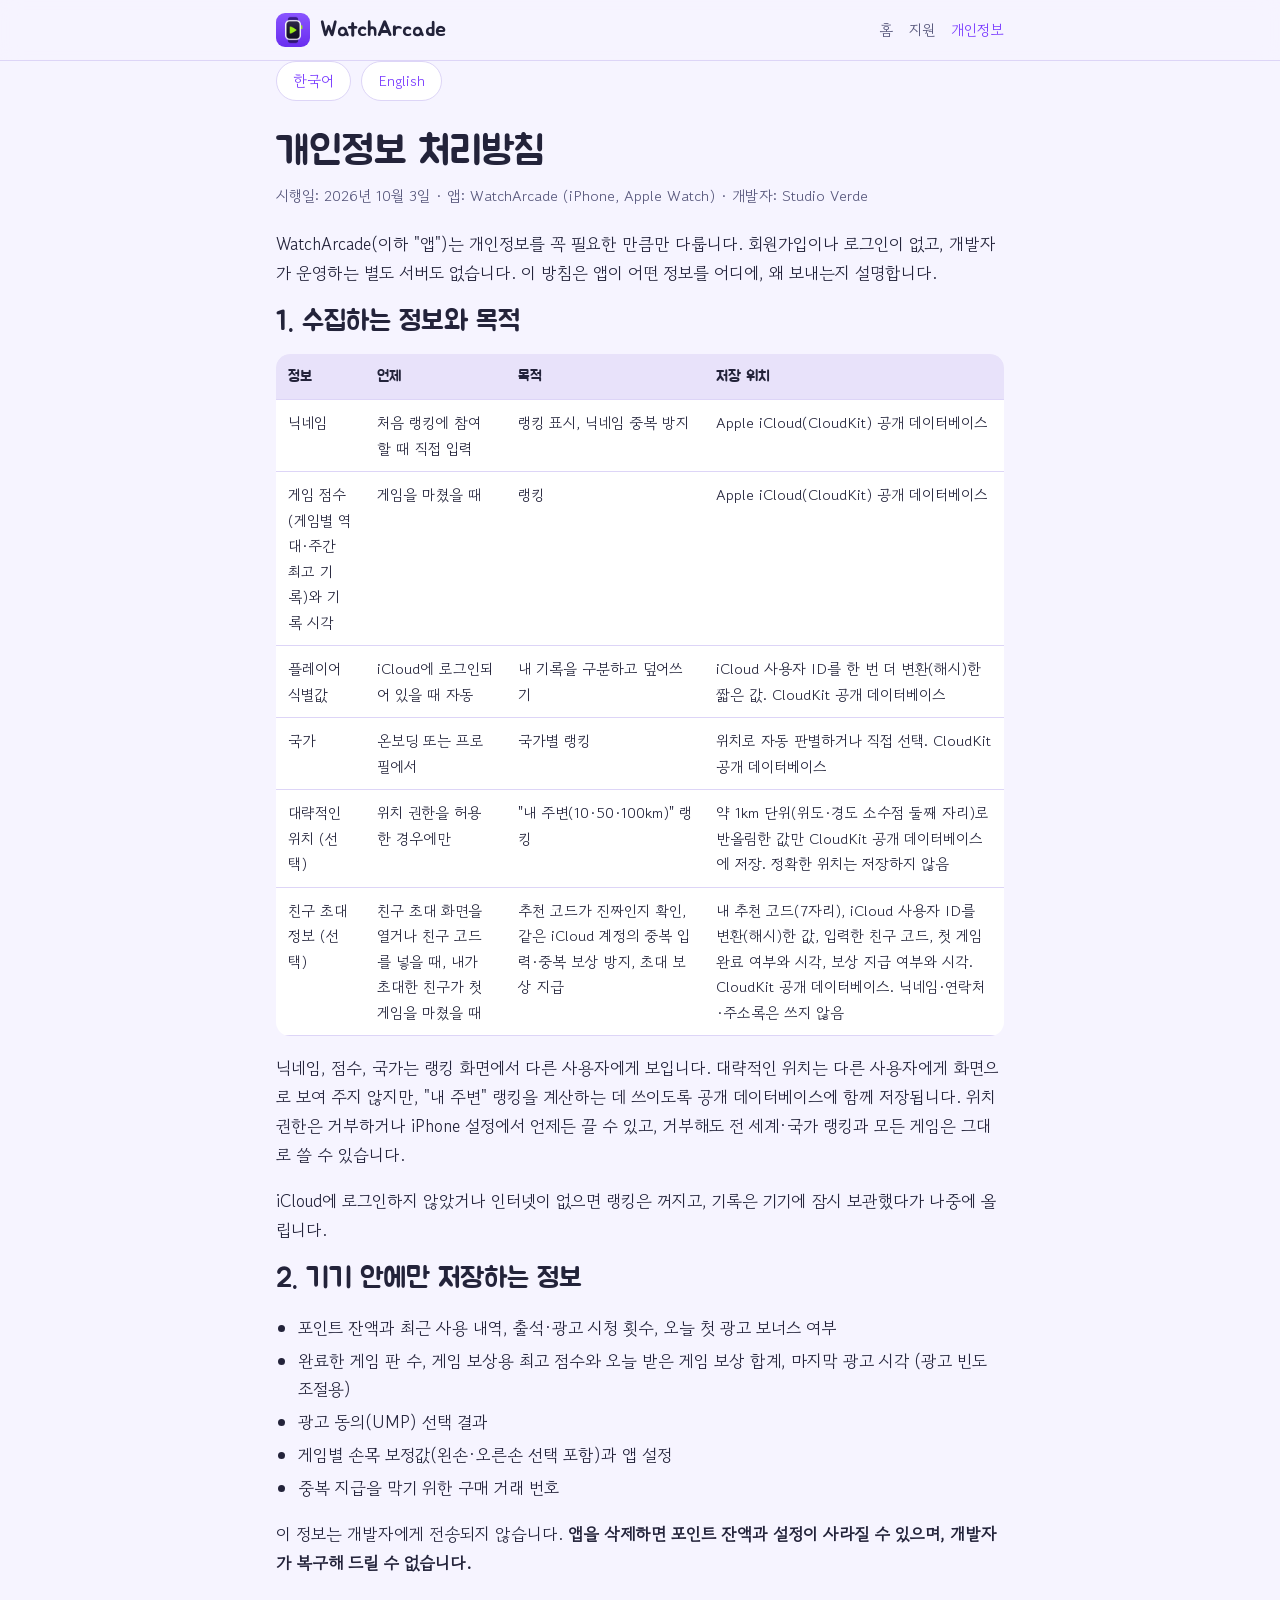
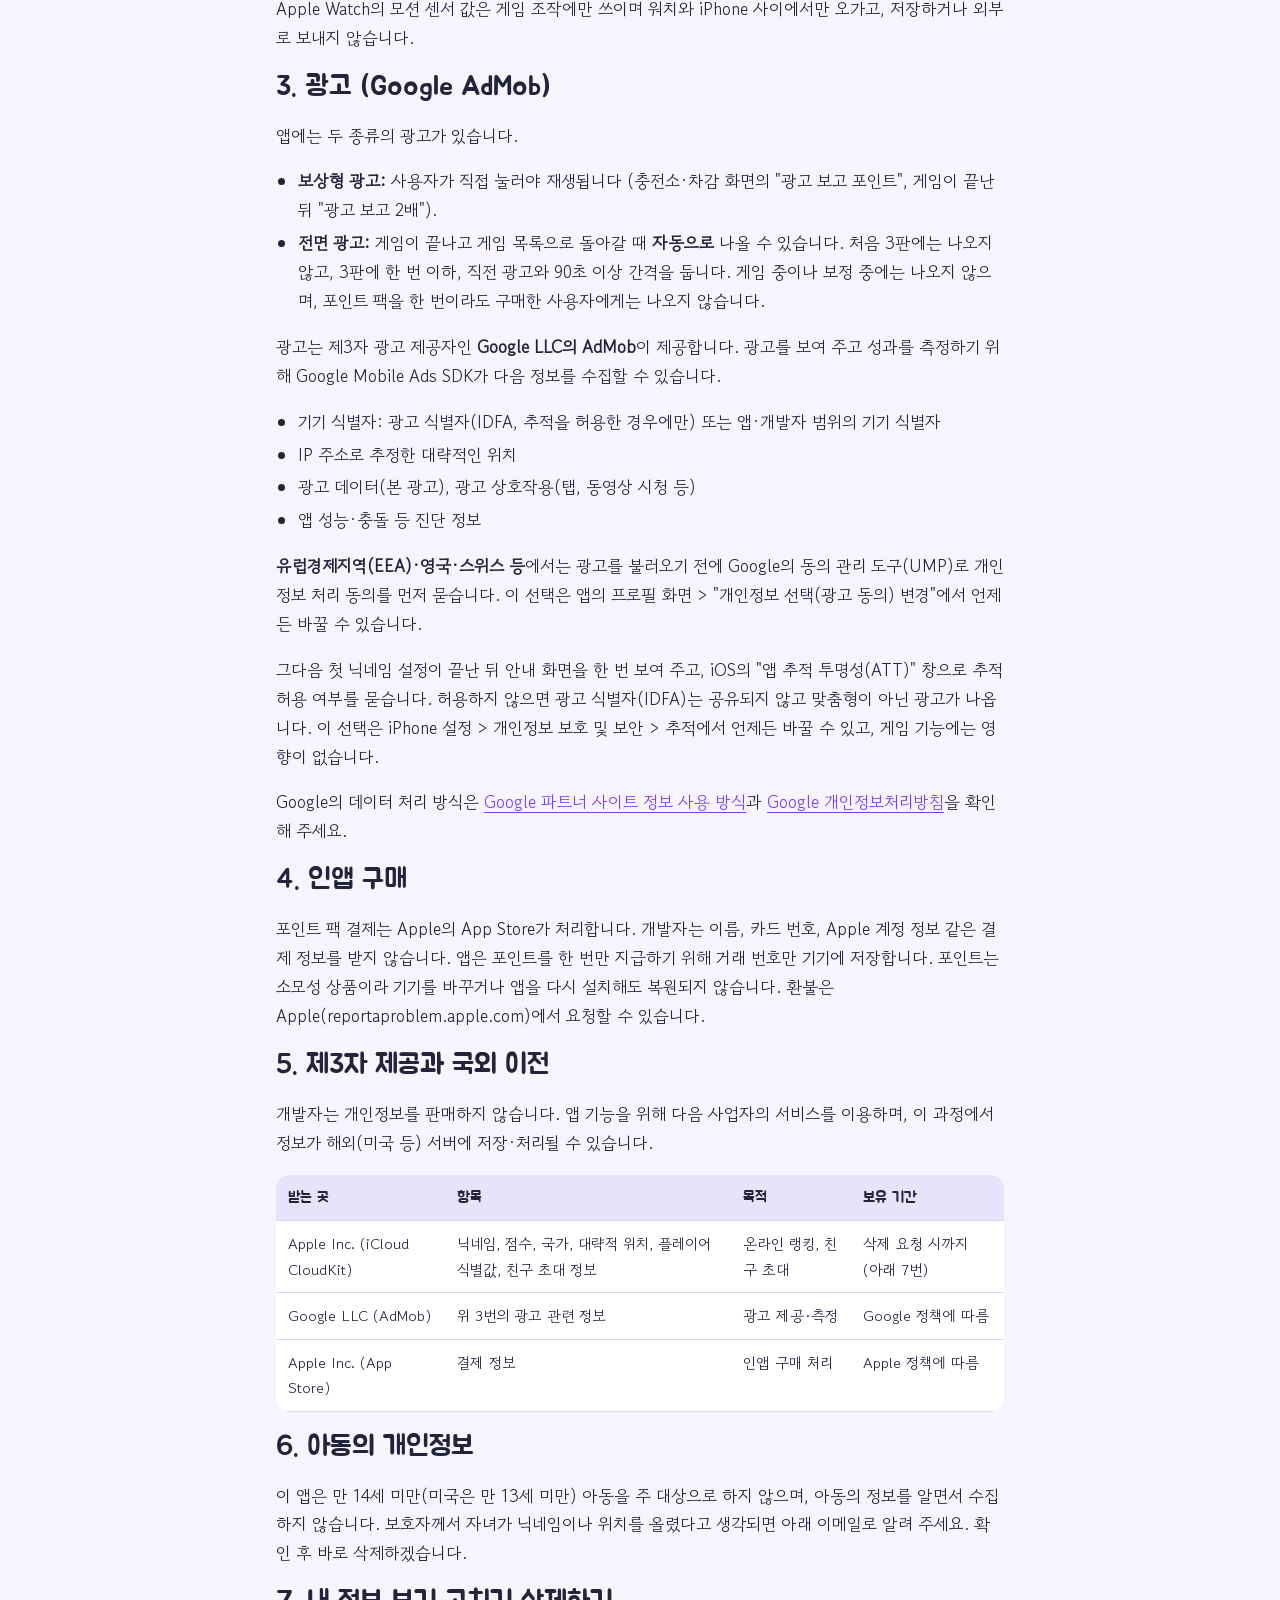
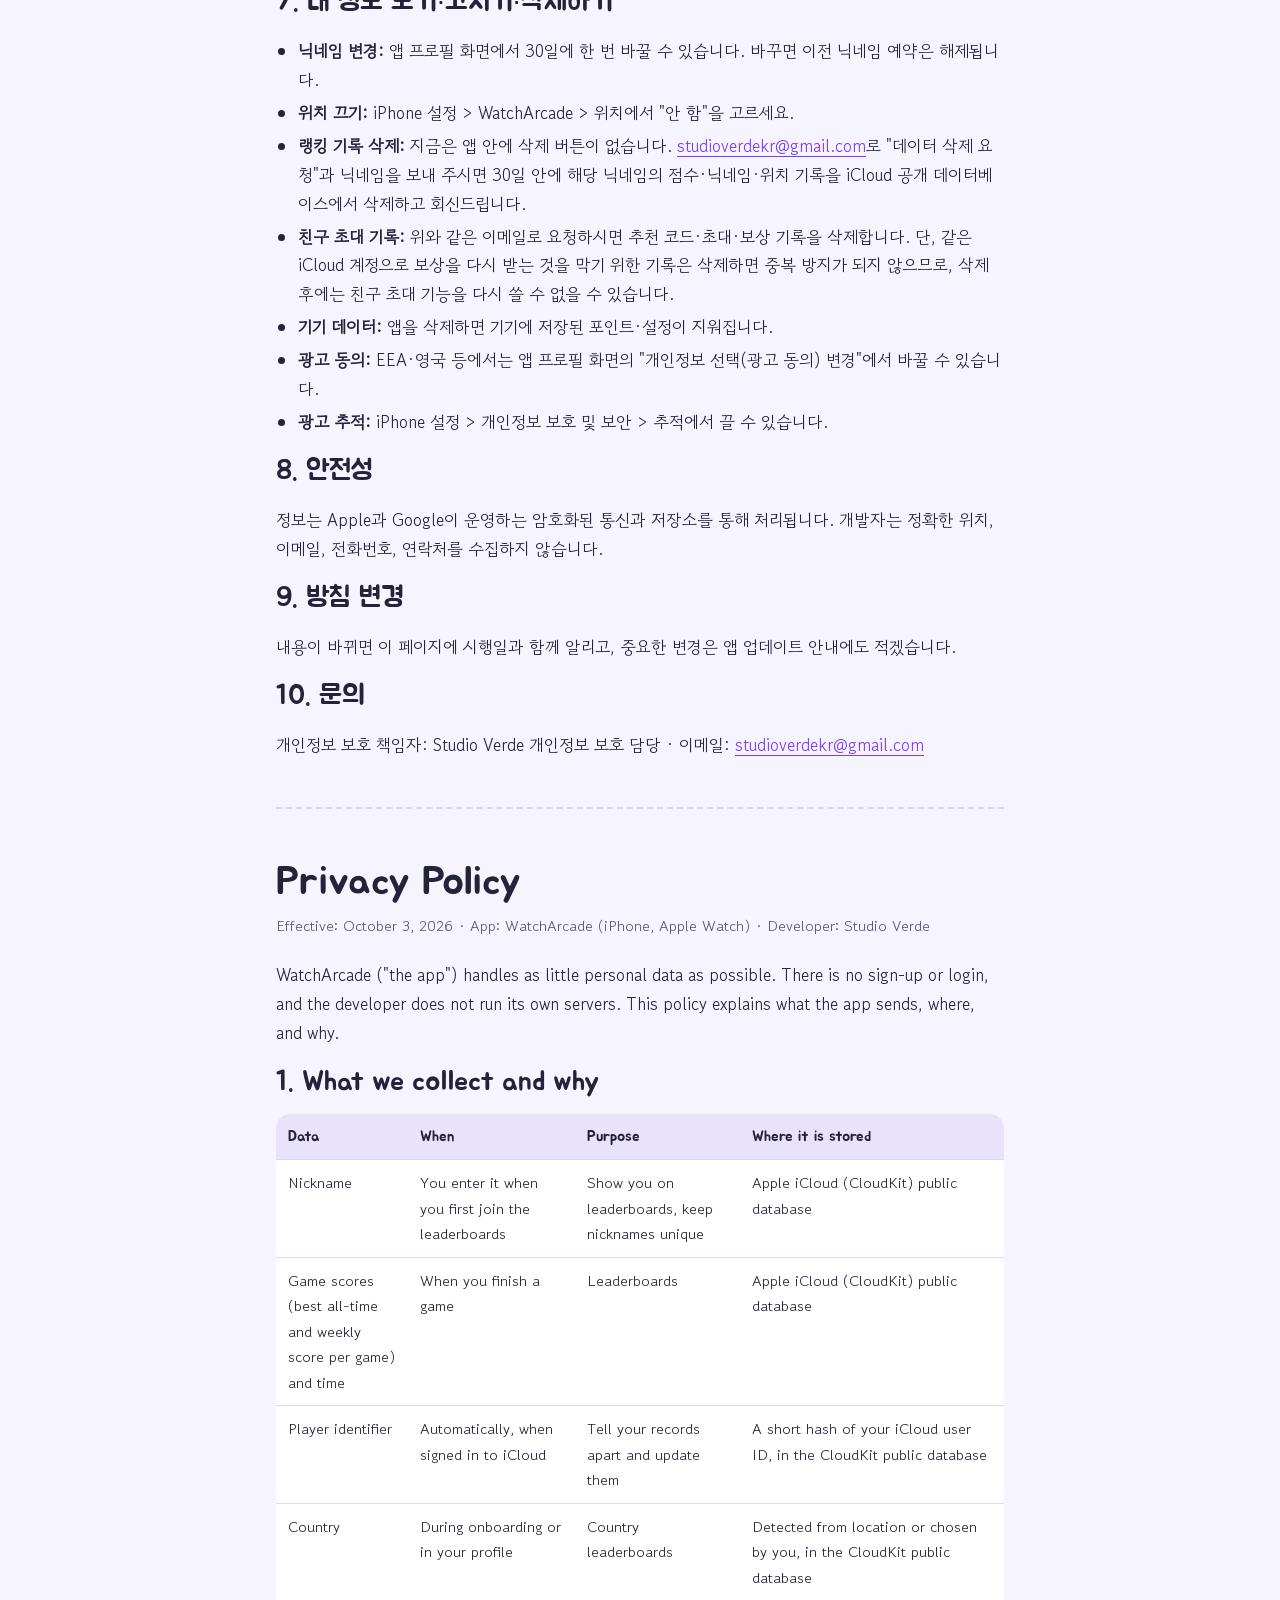
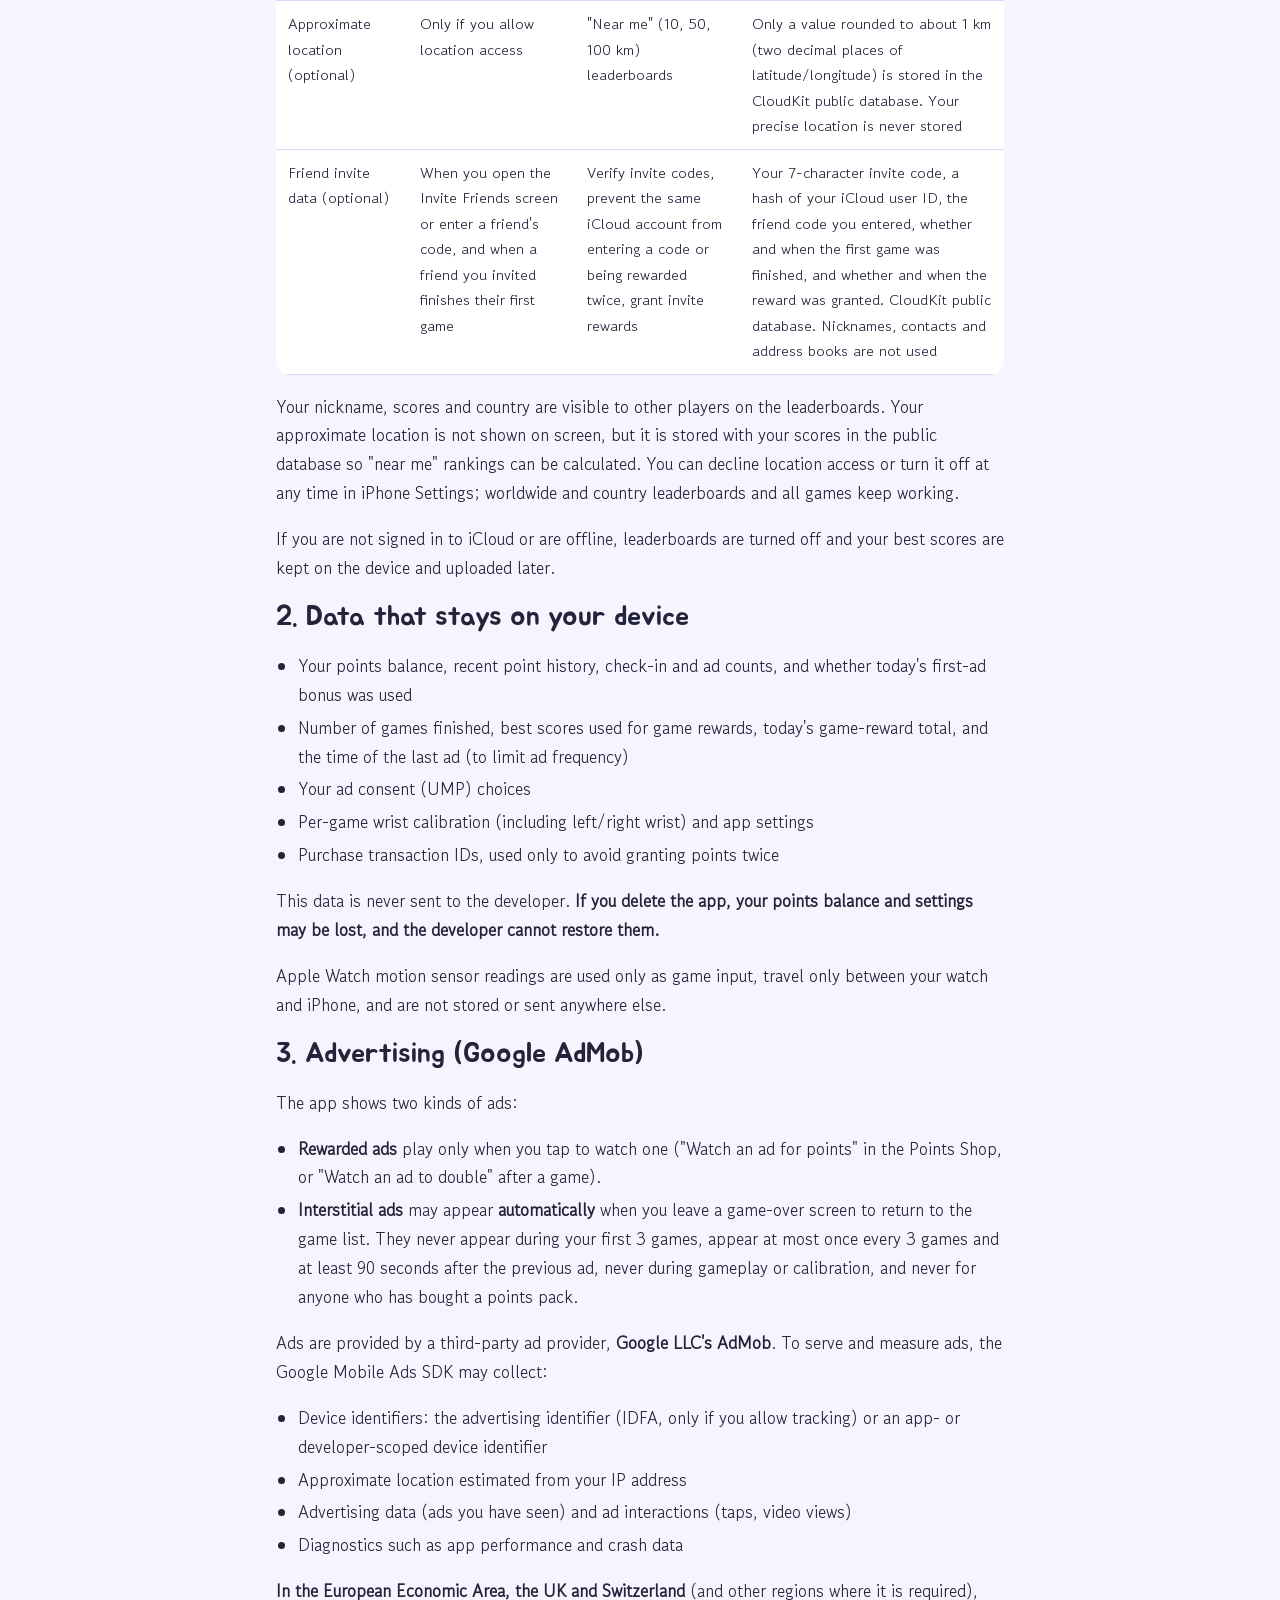
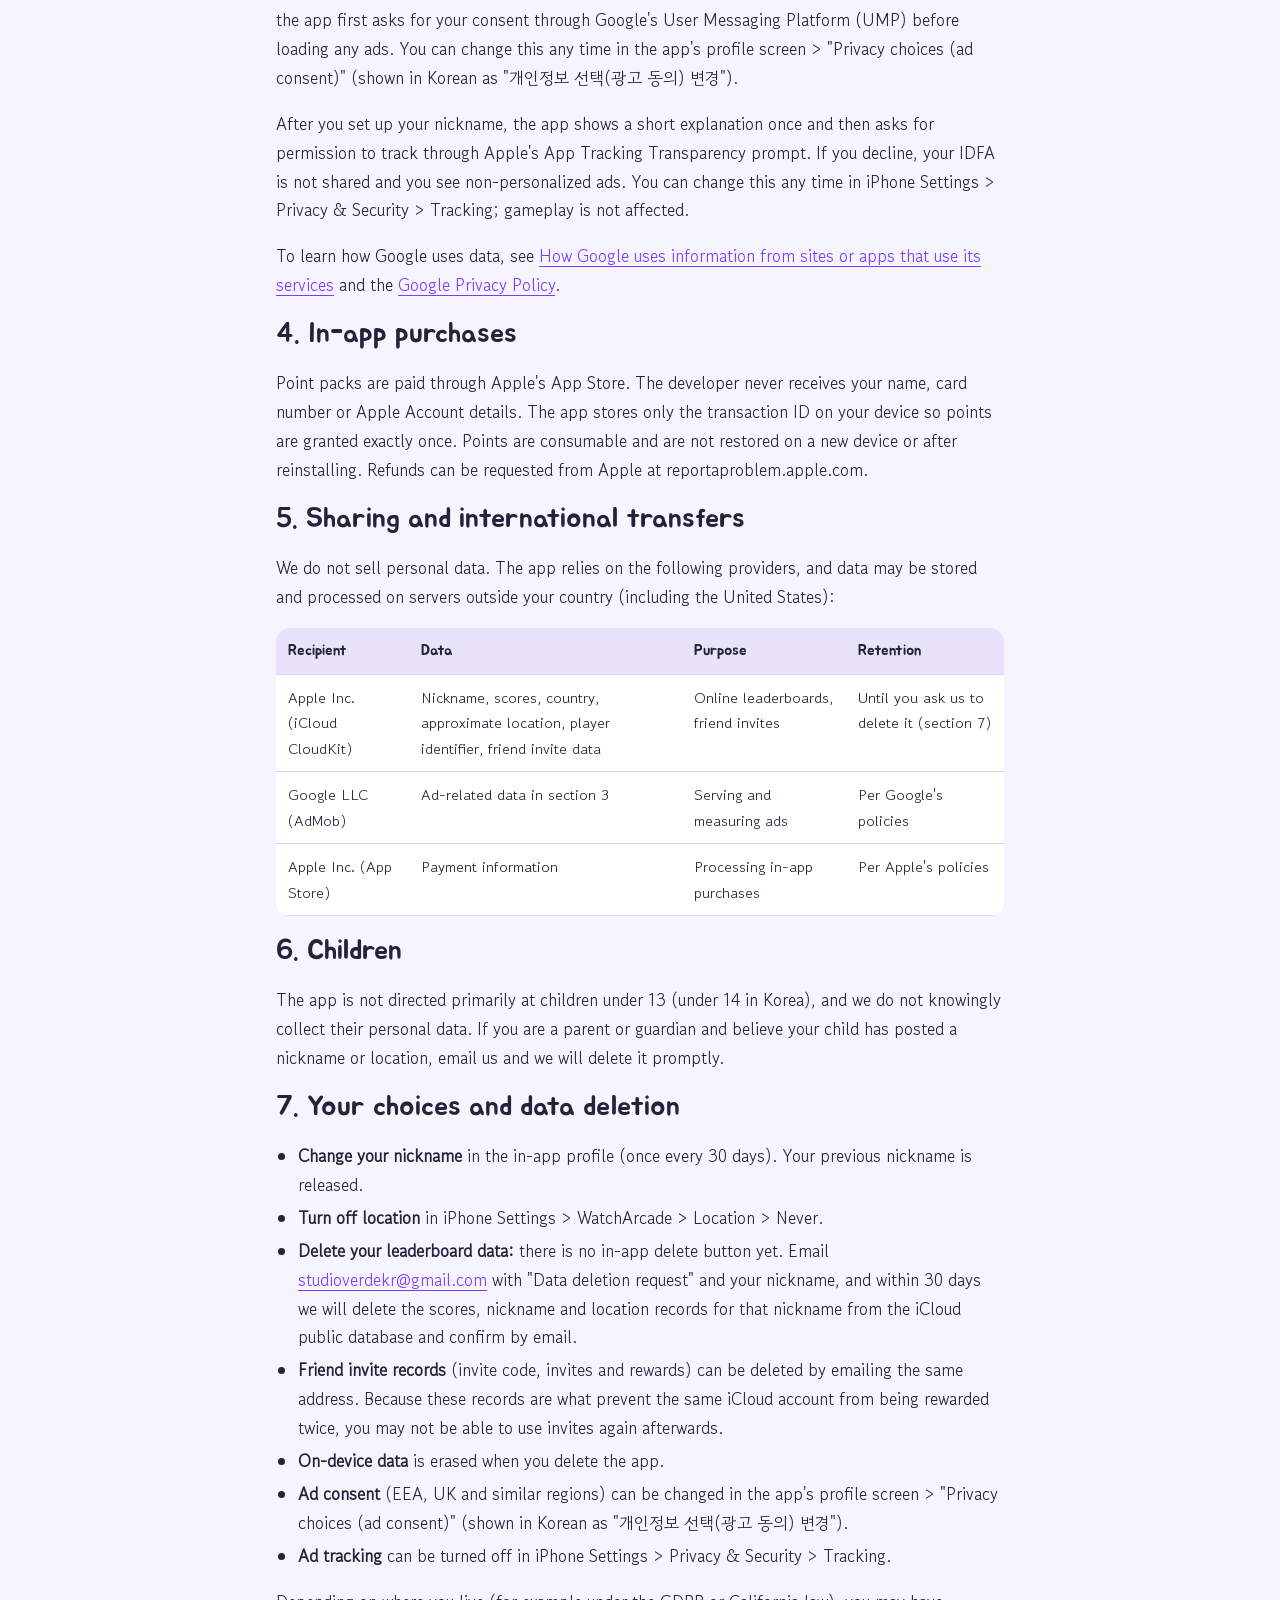
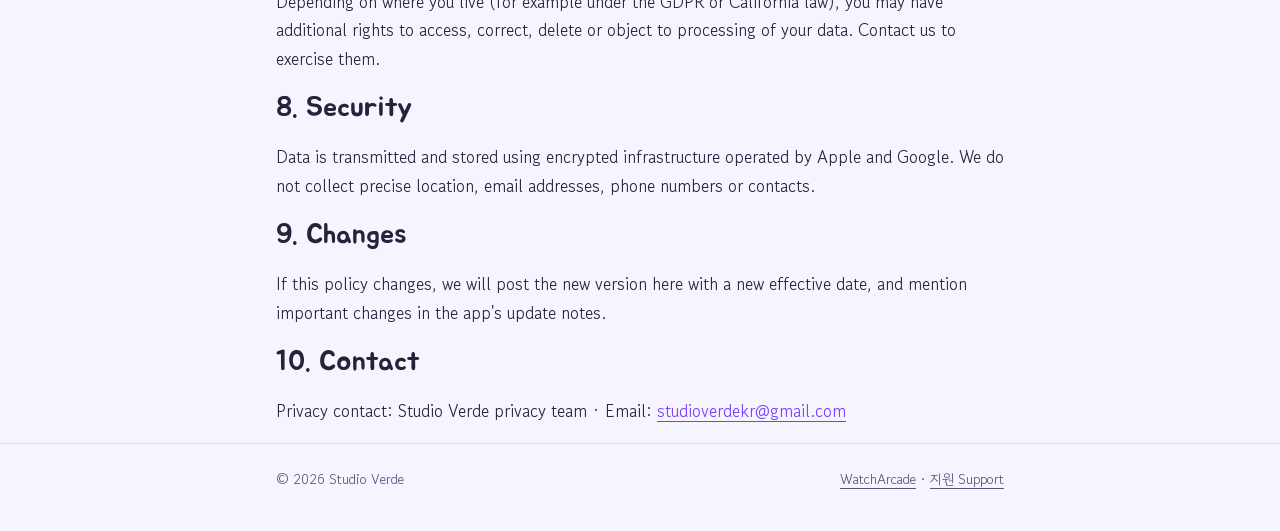
==== watcharcade/privacy.html @ 161f86e3 "Studio Verde 사이트: WatchArcade 소개·지원·개인정보 처리방침, app-ads.txt" ====
<!doctype html>
<html lang="ko">
<head>
  <meta charset="utf-8">
  <meta name="viewport" content="width=device-width, initial-scale=1">
  <title>WatchArcade 개인정보 처리방침</title>
  <meta name="description" content="WatchArcade 개인정보 처리방침 / Privacy Policy">
  <link rel="icon" type="image/png" href="assets/apple-touch-icon.png">
  <link rel="preconnect" href="https://fonts.googleapis.com">
  <link rel="preconnect" href="https://fonts.gstatic.com" crossorigin>
  <link href="https://fonts.googleapis.com/css2?family=Gowun+Dodum&family=Jua&display=swap" rel="stylesheet">
  <link rel="stylesheet" href="assets/style.css">
</head>
<body>
  <header class="top">
    <div class="wrap">
      <a class="brand" href="./"><img src="assets/apple-touch-icon.png" alt=""><span>WatchArcade</span></a>
      <nav class="nav">
        <a href="./">홈</a>
        <a href="support.html">지원</a>
        <a href="privacy.html" aria-current="page">개인정보</a>
      </nav>
    </div>
  </header>

  <main class="wrap doc">
    <div class="lang-switch">
      <a href="#ko">한국어</a>
      <a href="#en">English</a>
    </div>

    <!-- ===================== 한국어 ===================== -->
    <article id="ko" lang="ko">
      <h1>개인정보 처리방침</h1>
      <p class="meta">시행일: 2026년 10월 3일 · 앱: WatchArcade (iPhone, Apple Watch) · 개발자: Studio Verde</p>

      <p>WatchArcade(이하 "앱")는 개인정보를 꼭 필요한 만큼만 다룹니다. 회원가입이나 로그인이 없고, 개발자가 운영하는 별도 서버도 없습니다. 이 방침은 앱이 어떤 정보를 어디에, 왜 보내는지 설명합니다.</p>

      <h2>1. 수집하는 정보와 목적</h2>
      <div class="table-wrap">
        <table>
          <thead><tr><th>정보</th><th>언제</th><th>목적</th><th>저장 위치</th></tr></thead>
          <tbody>
            <tr><td>닉네임</td><td>처음 랭킹에 참여할 때 직접 입력</td><td>랭킹 표시, 닉네임 중복 방지</td><td>Apple iCloud(CloudKit) 공개 데이터베이스</td></tr>
            <tr><td>게임 점수(게임별 역대·주간 최고 기록)와 기록 시각</td><td>게임을 마쳤을 때</td><td>랭킹</td><td>Apple iCloud(CloudKit) 공개 데이터베이스</td></tr>
            <tr><td>플레이어 식별값</td><td>iCloud에 로그인되어 있을 때 자동</td><td>내 기록을 구분하고 덮어쓰기</td><td>iCloud 사용자 ID를 한 번 더 변환(해시)한 짧은 값. CloudKit 공개 데이터베이스</td></tr>
            <tr><td>국가</td><td>온보딩 또는 프로필에서</td><td>국가별 랭킹</td><td>위치로 자동 판별하거나 직접 선택. CloudKit 공개 데이터베이스</td></tr>
            <tr><td>대략적인 위치 (선택)</td><td>위치 권한을 허용한 경우에만</td><td>"내 주변(10·50·100km)" 랭킹</td><td>약 1km 단위(위도·경도 소수점 둘째 자리)로 반올림한 값만 CloudKit 공개 데이터베이스에 저장. 정확한 위치는 저장하지 않음</td></tr>
            <tr><td>친구 초대 정보 (선택)</td><td>친구 초대 화면을 열거나 친구 코드를 넣을 때, 내가 초대한 친구가 첫 게임을 마쳤을 때</td><td>추천 코드가 진짜인지 확인, 같은 iCloud 계정의 중복 입력·중복 보상 방지, 초대 보상 지급</td><td>내 추천 코드(7자리), iCloud 사용자 ID를 변환(해시)한 값, 입력한 친구 코드, 첫 게임 완료 여부와 시각, 보상 지급 여부와 시각. CloudKit 공개 데이터베이스. 닉네임·연락처·주소록은 쓰지 않음</td></tr>
          </tbody>
        </table>
      </div>
      <p>닉네임, 점수, 국가는 랭킹 화면에서 다른 사용자에게 보입니다. 대략적인 위치는 다른 사용자에게 화면으로 보여 주지 않지만, "내 주변" 랭킹을 계산하는 데 쓰이도록 공개 데이터베이스에 함께 저장됩니다. 위치 권한은 거부하거나 iPhone 설정에서 언제든 끌 수 있고, 거부해도 전 세계·국가 랭킹과 모든 게임은 그대로 쓸 수 있습니다.</p>
      <p>iCloud에 로그인하지 않았거나 인터넷이 없으면 랭킹은 꺼지고, 기록은 기기에 잠시 보관했다가 나중에 올립니다.</p>

      <h2>2. 기기 안에만 저장하는 정보</h2>
      <ul>
        <li>포인트 잔액과 최근 사용 내역, 출석·광고 시청 횟수, 오늘 첫 광고 보너스 여부</li>
        <li>완료한 게임 판 수, 게임 보상용 최고 점수와 오늘 받은 게임 보상 합계, 마지막 광고 시각 (광고 빈도 조절용)</li>
        <li>광고 동의(UMP) 선택 결과</li>
        <li>게임별 손목 보정값(왼손·오른손 선택 포함)과 앱 설정</li>
        <li>중복 지급을 막기 위한 구매 거래 번호</li>
      </ul>
      <p>이 정보는 개발자에게 전송되지 않습니다. <strong>앱을 삭제하면 포인트 잔액과 설정이 사라질 수 있으며, 개발자가 복구해 드릴 수 없습니다.</strong></p>
      <p>Apple Watch의 모션 센서 값은 게임 조작에만 쓰이며 워치와 iPhone 사이에서만 오가고, 저장하거나 외부로 보내지 않습니다.</p>

      <h2>3. 광고 (Google AdMob)</h2>
      <p>앱에는 두 종류의 광고가 있습니다.</p>
      <ul>
        <li><strong>보상형 광고:</strong> 사용자가 직접 눌러야 재생됩니다 (충전소·차감 화면의 "광고 보고 포인트", 게임이 끝난 뒤 "광고 보고 2배").</li>
        <li><strong>전면 광고:</strong> 게임이 끝나고 게임 목록으로 돌아갈 때 <strong>자동으로</strong> 나올 수 있습니다. 처음 3판에는 나오지 않고, 3판에 한 번 이하, 직전 광고와 90초 이상 간격을 둡니다. 게임 중이나 보정 중에는 나오지 않으며, 포인트 팩을 한 번이라도 구매한 사용자에게는 나오지 않습니다.</li>
      </ul>
      <p>광고는 제3자 광고 제공자인 <strong>Google LLC의 AdMob</strong>이 제공합니다. 광고를 보여 주고 성과를 측정하기 위해 Google Mobile Ads SDK가 다음 정보를 수집할 수 있습니다.</p>
      <ul>
        <li>기기 식별자: 광고 식별자(IDFA, 추적을 허용한 경우에만) 또는 앱·개발자 범위의 기기 식별자</li>
        <li>IP 주소로 추정한 대략적인 위치</li>
        <li>광고 데이터(본 광고), 광고 상호작용(탭, 동영상 시청 등)</li>
        <li>앱 성능·충돌 등 진단 정보</li>
      </ul>
      <p><strong>유럽경제지역(EEA)·영국·스위스 등</strong>에서는 광고를 불러오기 전에 Google의 동의 관리 도구(UMP)로 개인정보 처리 동의를 먼저 묻습니다. 이 선택은 앱의 프로필 화면 &gt; "개인정보 선택(광고 동의) 변경"에서 언제든 바꿀 수 있습니다.</p>
      <p>그다음 첫 닉네임 설정이 끝난 뒤 안내 화면을 한 번 보여 주고, iOS의 "앱 추적 투명성(ATT)" 창으로 추적 허용 여부를 묻습니다. 허용하지 않으면 광고 식별자(IDFA)는 공유되지 않고 맞춤형이 아닌 광고가 나옵니다. 이 선택은 iPhone 설정 &gt; 개인정보 보호 및 보안 &gt; 추적에서 언제든 바꿀 수 있고, 게임 기능에는 영향이 없습니다.</p>
      <p>Google의 데이터 처리 방식은 <a href="https://policies.google.com/technologies/partner-sites" rel="noopener">Google 파트너 사이트 정보 사용 방식</a>과 <a href="https://policies.google.com/privacy" rel="noopener">Google 개인정보처리방침</a>을 확인해 주세요.</p>

      <h2>4. 인앱 구매</h2>
      <p>포인트 팩 결제는 Apple의 App Store가 처리합니다. 개발자는 이름, 카드 번호, Apple 계정 정보 같은 결제 정보를 받지 않습니다. 앱은 포인트를 한 번만 지급하기 위해 거래 번호만 기기에 저장합니다. 포인트는 소모성 상품이라 기기를 바꾸거나 앱을 다시 설치해도 복원되지 않습니다. 환불은 Apple(reportaproblem.apple.com)에서 요청할 수 있습니다.</p>

      <h2>5. 제3자 제공과 국외 이전</h2>
      <p>개발자는 개인정보를 판매하지 않습니다. 앱 기능을 위해 다음 사업자의 서비스를 이용하며, 이 과정에서 정보가 해외(미국 등) 서버에 저장·처리될 수 있습니다.</p>
      <div class="table-wrap">
        <table>
          <thead><tr><th>받는 곳</th><th>항목</th><th>목적</th><th>보유 기간</th></tr></thead>
          <tbody>
            <tr><td>Apple Inc. (iCloud CloudKit)</td><td>닉네임, 점수, 국가, 대략적 위치, 플레이어 식별값, 친구 초대 정보</td><td>온라인 랭킹, 친구 초대</td><td>삭제 요청 시까지 (아래 7번)</td></tr>
            <tr><td>Google LLC (AdMob)</td><td>위 3번의 광고 관련 정보</td><td>광고 제공·측정</td><td>Google 정책에 따름</td></tr>
            <tr><td>Apple Inc. (App Store)</td><td>결제 정보</td><td>인앱 구매 처리</td><td>Apple 정책에 따름</td></tr>
          </tbody>
        </table>
      </div>

      <h2>6. 아동의 개인정보</h2>
      <p>이 앱은 만 14세 미만(미국은 만 13세 미만) 아동을 주 대상으로 하지 않으며, 아동의 정보를 알면서 수집하지 않습니다. 보호자께서 자녀가 닉네임이나 위치를 올렸다고 생각되면 아래 이메일로 알려 주세요. 확인 후 바로 삭제하겠습니다.</p>

      <h2>7. 내 정보 보기·고치기·삭제하기</h2>
      <ul>
        <li><strong>닉네임 변경:</strong> 앱 프로필 화면에서 30일에 한 번 바꿀 수 있습니다. 바꾸면 이전 닉네임 예약은 해제됩니다.</li>
        <li><strong>위치 끄기:</strong> iPhone 설정 &gt; WatchArcade &gt; 위치에서 "안 함"을 고르세요.</li>
        <li><strong>랭킹 기록 삭제:</strong> 지금은 앱 안에 삭제 버튼이 없습니다. <a href="mailto:studioverdekr@gmail.com?subject=WatchArcade%20data%20deletion">studioverdekr@gmail.com</a>로 "데이터 삭제 요청"과 닉네임을 보내 주시면 30일 안에 해당 닉네임의 점수·닉네임·위치 기록을 iCloud 공개 데이터베이스에서 삭제하고 회신드립니다.</li>
        <li><strong>친구 초대 기록:</strong> 위와 같은 이메일로 요청하시면 추천 코드·초대·보상 기록을 삭제합니다. 단, 같은 iCloud 계정으로 보상을 다시 받는 것을 막기 위한 기록은 삭제하면 중복 방지가 되지 않으므로, 삭제 후에는 친구 초대 기능을 다시 쓸 수 없을 수 있습니다.</li>
        <li><strong>기기 데이터:</strong> 앱을 삭제하면 기기에 저장된 포인트·설정이 지워집니다.</li>
        <li><strong>광고 동의:</strong> EEA·영국 등에서는 앱 프로필 화면의 "개인정보 선택(광고 동의) 변경"에서 바꿀 수 있습니다.</li>
        <li><strong>광고 추적:</strong> iPhone 설정 &gt; 개인정보 보호 및 보안 &gt; 추적에서 끌 수 있습니다.</li>
      </ul>

      <h2>8. 안전성</h2>
      <p>정보는 Apple과 Google이 운영하는 암호화된 통신과 저장소를 통해 처리됩니다. 개발자는 정확한 위치, 이메일, 전화번호, 연락처를 수집하지 않습니다.</p>

      <h2>9. 방침 변경</h2>
      <p>내용이 바뀌면 이 페이지에 시행일과 함께 알리고, 중요한 변경은 앱 업데이트 안내에도 적겠습니다.</p>

      <h2>10. 문의</h2>
      <p>개인정보 보호 책임자: Studio Verde 개인정보 보호 담당 · 이메일: <a href="mailto:studioverdekr@gmail.com">studioverdekr@gmail.com</a></p>
    </article>

    <hr class="lang">

    <!-- ===================== English ===================== -->
    <article id="en" lang="en">
      <h1>Privacy Policy</h1>
      <p class="meta">Effective: October 3, 2026 · App: WatchArcade (iPhone, Apple Watch) · Developer: Studio Verde</p>

      <p>WatchArcade ("the app") handles as little personal data as possible. There is no sign-up or login, and the developer does not run its own servers. This policy explains what the app sends, where, and why.</p>

      <h2>1. What we collect and why</h2>
      <div class="table-wrap">
        <table>
          <thead><tr><th>Data</th><th>When</th><th>Purpose</th><th>Where it is stored</th></tr></thead>
          <tbody>
            <tr><td>Nickname</td><td>You enter it when you first join the leaderboards</td><td>Show you on leaderboards, keep nicknames unique</td><td>Apple iCloud (CloudKit) public database</td></tr>
            <tr><td>Game scores (best all-time and weekly score per game) and time</td><td>When you finish a game</td><td>Leaderboards</td><td>Apple iCloud (CloudKit) public database</td></tr>
            <tr><td>Player identifier</td><td>Automatically, when signed in to iCloud</td><td>Tell your records apart and update them</td><td>A short hash of your iCloud user ID, in the CloudKit public database</td></tr>
            <tr><td>Country</td><td>During onboarding or in your profile</td><td>Country leaderboards</td><td>Detected from location or chosen by you, in the CloudKit public database</td></tr>
            <tr><td>Approximate location (optional)</td><td>Only if you allow location access</td><td>"Near me" (10, 50, 100 km) leaderboards</td><td>Only a value rounded to about 1 km (two decimal places of latitude/longitude) is stored in the CloudKit public database. Your precise location is never stored</td></tr>
            <tr><td>Friend invite data (optional)</td><td>When you open the Invite Friends screen or enter a friend's code, and when a friend you invited finishes their first game</td><td>Verify invite codes, prevent the same iCloud account from entering a code or being rewarded twice, grant invite rewards</td><td>Your 7-character invite code, a hash of your iCloud user ID, the friend code you entered, whether and when the first game was finished, and whether and when the reward was granted. CloudKit public database. Nicknames, contacts and address books are not used</td></tr>
          </tbody>
        </table>
      </div>
      <p>Your nickname, scores and country are visible to other players on the leaderboards. Your approximate location is not shown on screen, but it is stored with your scores in the public database so "near me" rankings can be calculated. You can decline location access or turn it off at any time in iPhone Settings; worldwide and country leaderboards and all games keep working.</p>
      <p>If you are not signed in to iCloud or are offline, leaderboards are turned off and your best scores are kept on the device and uploaded later.</p>

      <h2>2. Data that stays on your device</h2>
      <ul>
        <li>Your points balance, recent point history, check-in and ad counts, and whether today's first-ad bonus was used</li>
        <li>Number of games finished, best scores used for game rewards, today's game-reward total, and the time of the last ad (to limit ad frequency)</li>
        <li>Your ad consent (UMP) choices</li>
        <li>Per-game wrist calibration (including left/right wrist) and app settings</li>
        <li>Purchase transaction IDs, used only to avoid granting points twice</li>
      </ul>
      <p>This data is never sent to the developer. <strong>If you delete the app, your points balance and settings may be lost, and the developer cannot restore them.</strong></p>
      <p>Apple Watch motion sensor readings are used only as game input, travel only between your watch and iPhone, and are not stored or sent anywhere else.</p>

      <h2>3. Advertising (Google AdMob)</h2>
      <p>The app shows two kinds of ads:</p>
      <ul>
        <li><strong>Rewarded ads</strong> play only when you tap to watch one ("Watch an ad for points" in the Points Shop, or "Watch an ad to double" after a game).</li>
        <li><strong>Interstitial ads</strong> may appear <strong>automatically</strong> when you leave a game-over screen to return to the game list. They never appear during your first 3 games, appear at most once every 3 games and at least 90 seconds after the previous ad, never during gameplay or calibration, and never for anyone who has bought a points pack.</li>
      </ul>
      <p>Ads are provided by a third-party ad provider, <strong>Google LLC's AdMob</strong>. To serve and measure ads, the Google Mobile Ads SDK may collect:</p>
      <ul>
        <li>Device identifiers: the advertising identifier (IDFA, only if you allow tracking) or an app- or developer-scoped device identifier</li>
        <li>Approximate location estimated from your IP address</li>
        <li>Advertising data (ads you have seen) and ad interactions (taps, video views)</li>
        <li>Diagnostics such as app performance and crash data</li>
      </ul>
      <p><strong>In the European Economic Area, the UK and Switzerland</strong> (and other regions where it is required), the app first asks for your consent through Google's User Messaging Platform (UMP) before loading any ads. You can change this any time in the app's profile screen &gt; "Privacy choices (ad consent)" (shown in Korean as "개인정보 선택(광고 동의) 변경").</p>
      <p>After you set up your nickname, the app shows a short explanation once and then asks for permission to track through Apple's App Tracking Transparency prompt. If you decline, your IDFA is not shared and you see non-personalized ads. You can change this any time in iPhone Settings &gt; Privacy &amp; Security &gt; Tracking; gameplay is not affected.</p>
      <p>To learn how Google uses data, see <a href="https://policies.google.com/technologies/partner-sites" rel="noopener">How Google uses information from sites or apps that use its services</a> and the <a href="https://policies.google.com/privacy" rel="noopener">Google Privacy Policy</a>.</p>

      <h2>4. In-app purchases</h2>
      <p>Point packs are paid through Apple's App Store. The developer never receives your name, card number or Apple Account details. The app stores only the transaction ID on your device so points are granted exactly once. Points are consumable and are not restored on a new device or after reinstalling. Refunds can be requested from Apple at reportaproblem.apple.com.</p>

      <h2>5. Sharing and international transfers</h2>
      <p>We do not sell personal data. The app relies on the following providers, and data may be stored and processed on servers outside your country (including the United States):</p>
      <div class="table-wrap">
        <table>
          <thead><tr><th>Recipient</th><th>Data</th><th>Purpose</th><th>Retention</th></tr></thead>
          <tbody>
            <tr><td>Apple Inc. (iCloud CloudKit)</td><td>Nickname, scores, country, approximate location, player identifier, friend invite data</td><td>Online leaderboards, friend invites</td><td>Until you ask us to delete it (section 7)</td></tr>
            <tr><td>Google LLC (AdMob)</td><td>Ad-related data in section 3</td><td>Serving and measuring ads</td><td>Per Google's policies</td></tr>
            <tr><td>Apple Inc. (App Store)</td><td>Payment information</td><td>Processing in-app purchases</td><td>Per Apple's policies</td></tr>
          </tbody>
        </table>
      </div>

      <h2>6. Children</h2>
      <p>The app is not directed primarily at children under 13 (under 14 in Korea), and we do not knowingly collect their personal data. If you are a parent or guardian and believe your child has posted a nickname or location, email us and we will delete it promptly.</p>

      <h2>7. Your choices and data deletion</h2>
      <ul>
        <li><strong>Change your nickname</strong> in the in-app profile (once every 30 days). Your previous nickname is released.</li>
        <li><strong>Turn off location</strong> in iPhone Settings &gt; WatchArcade &gt; Location &gt; Never.</li>
        <li><strong>Delete your leaderboard data:</strong> there is no in-app delete button yet. Email <a href="mailto:studioverdekr@gmail.com?subject=WatchArcade%20data%20deletion">studioverdekr@gmail.com</a> with "Data deletion request" and your nickname, and within 30 days we will delete the scores, nickname and location records for that nickname from the iCloud public database and confirm by email.</li>
        <li><strong>Friend invite records</strong> (invite code, invites and rewards) can be deleted by emailing the same address. Because these records are what prevent the same iCloud account from being rewarded twice, you may not be able to use invites again afterwards.</li>
        <li><strong>On-device data</strong> is erased when you delete the app.</li>
        <li><strong>Ad consent</strong> (EEA, UK and similar regions) can be changed in the app's profile screen &gt; "Privacy choices (ad consent)" (shown in Korean as "개인정보 선택(광고 동의) 변경").</li>
        <li><strong>Ad tracking</strong> can be turned off in iPhone Settings &gt; Privacy &amp; Security &gt; Tracking.</li>
      </ul>
      <p>Depending on where you live (for example under the GDPR or California law), you may have additional rights to access, correct, delete or object to processing of your data. Contact us to exercise them.</p>

      <h2>8. Security</h2>
      <p>Data is transmitted and stored using encrypted infrastructure operated by Apple and Google. We do not collect precise location, email addresses, phone numbers or contacts.</p>

      <h2>9. Changes</h2>
      <p>If this policy changes, we will post the new version here with a new effective date, and mention important changes in the app's update notes.</p>

      <h2>10. Contact</h2>
      <p>Privacy contact: Studio Verde privacy team · Email: <a href="mailto:studioverdekr@gmail.com">studioverdekr@gmail.com</a></p>
    </article>
  </main>

  <footer>
    <div class="wrap">
      <span>© 2026 Studio Verde</span>
      <span><a href="./">WatchArcade</a> · <a href="support.html">지원 Support</a></span>
    </div>
  </footer>
</body>
</html>
---- watcharcade/assets/style.css ----
/* WatchArcade site — Lime Pop palette (WatchArcade/Shared/ArcadeStyle.swift) */
:root {
  --grape: #7A3CFF;
  --grape-deep: #5B22D6;
  --lime: #9BEA1A;
  --paper: #F6F4FF;
  --paper-deep: #E8E2FA;
  --ink: #23233A;
  --ink-soft: #55557A;
  --card: #FFFFFF;
  --line: #DDD5F7;
  --radius: 22px;
  --max: 760px;
  color-scheme: light;
}

* { box-sizing: border-box; }

html { -webkit-text-size-adjust: 100%; }

body {
  margin: 0;
  background: var(--paper);
  color: var(--ink);
  font-family: "Gowun Dodum", "Apple SD Gothic Neo", -apple-system, BlinkMacSystemFont, "Segoe UI", sans-serif;
  font-size: 17px;
  line-height: 1.7;
  overflow-x: hidden;
}

h1, h2, h3, .brand, .btn {
  font-family: "Jua", "Apple SD Gothic Neo", -apple-system, sans-serif;
  font-weight: 400;
  line-height: 1.25;
}

a { color: var(--grape); text-underline-offset: 3px; }
a:hover { color: var(--grape-deep); }

.wrap { max-width: var(--max); margin: 0 auto; padding: 0 16px; }

/* Top bar */
.top {
  position: sticky; top: 0; z-index: 5;
  background: rgba(246, 244, 255, 0.92);
  backdrop-filter: blur(10px);
  -webkit-backdrop-filter: blur(10px);
  border-bottom: 1px solid var(--line);
}
.top .wrap { display: flex; align-items: center; justify-content: space-between; gap: 12px; height: 60px; }
.brand { display: flex; align-items: center; gap: 10px; color: var(--ink); text-decoration: none; font-size: 22px; }
.brand img { width: 34px; height: 34px; border-radius: 9px; }
.nav { display: flex; gap: 16px; font-size: 15px; }
.nav a { color: var(--ink-soft); text-decoration: none; }
.nav a:hover, .nav a[aria-current="page"] { color: var(--grape); }

/* Hero */
.hero {
  background: linear-gradient(160deg, var(--grape) 0%, var(--grape-deep) 100%);
  color: #fff;
  padding: 56px 0 64px;
  text-align: center;
  border-radius: 0 0 36px 36px;
}
.hero img.icon {
  width: 132px; height: 132px; border-radius: 30px;
  box-shadow: 0 14px 40px rgba(20, 0, 60, 0.35);
}
.hero h1 { font-size: clamp(34px, 8vw, 52px); margin: 22px 0 8px; }
.hero p.lead { font-size: 19px; opacity: 0.95; margin: 0 auto 26px; max-width: 30em; }
.pill {
  display: inline-block; background: var(--lime); color: var(--ink);
  font-family: "Jua", sans-serif; font-size: 15px;
  padding: 4px 14px; border-radius: 999px;
}

.btn {
  display: inline-block; background: var(--lime); color: var(--ink);
  font-size: 19px; padding: 14px 26px; border-radius: 999px;
  text-decoration: none; box-shadow: 0 6px 0 #6DB300;
}
.btn:hover { color: var(--ink); transform: translateY(1px); box-shadow: 0 5px 0 #6DB300; }
.btn[aria-disabled="true"] { opacity: 0.85; cursor: default; }

/* Sections */
main { padding: 40px 0 24px; }
section { margin: 0 0 40px; }
h2 { font-size: 28px; margin: 0 0 14px; }
h3 { font-size: 21px; margin: 26px 0 8px; }

.grid { display: grid; grid-template-columns: repeat(auto-fit, minmax(210px, 1fr)); gap: 14px; }
.card {
  background: var(--card); border: 1px solid var(--line);
  border-radius: var(--radius); padding: 18px 18px 16px;
}
.card h3 { margin: 0 0 6px; font-size: 20px; }
.card p { margin: 0; color: var(--ink-soft); font-size: 15.5px; }
.card .emoji { font-size: 30px; line-height: 1; display: block; margin-bottom: 8px; }

.note {
  background: var(--paper-deep); border-left: 6px solid var(--lime);
  border-radius: 14px; padding: 14px 16px; font-size: 15.5px;
}

/* Long-form documents (privacy / support) */
.doc h1 { font-size: clamp(30px, 7vw, 40px); margin: 0 0 6px; }
.doc .meta { color: var(--ink-soft); font-size: 15px; margin: 0 0 22px; }
.doc ul, .doc ol { padding-left: 22px; }
.doc li { margin: 4px 0; }
.lang-switch { display: flex; gap: 10px; margin: 0 0 26px; flex-wrap: wrap; }
.lang-switch a {
  background: var(--card); border: 1px solid var(--line); border-radius: 999px;
  padding: 6px 16px; text-decoration: none; font-size: 15px;
}
.table-wrap { overflow-x: auto; -webkit-overflow-scrolling: touch; margin: 10px 0 18px; }
table { border-collapse: collapse; width: 100%; min-width: 520px; background: var(--card); border-radius: 14px; overflow: hidden; font-size: 15px; }
th, td { text-align: left; vertical-align: top; padding: 10px 12px; border-bottom: 1px solid var(--line); }
th { background: var(--paper-deep); font-family: "Jua", sans-serif; font-weight: 400; }

details.faq {
  background: var(--card); border: 1px solid var(--line); border-radius: 16px;
  padding: 0 16px; margin: 10px 0;
}
details.faq summary {
  cursor: pointer; list-style: none; padding: 14px 0;
  font-family: "Jua", sans-serif; font-size: 18px;
}
details.faq summary::-webkit-details-marker { display: none; }
details.faq summary::before { content: "+"; display: inline-block; width: 1.2em; color: var(--grape); }
details.faq[open] summary::before { content: "−"; }
details.faq > div { padding: 0 0 14px; color: var(--ink-soft); }

hr.lang { border: 0; border-top: 2px dashed var(--line); margin: 48px 0; }

footer {
  border-top: 1px solid var(--line);
  padding: 24px 0 40px; color: var(--ink-soft); font-size: 14px;
}
footer .wrap { display: flex; flex-wrap: wrap; justify-content: space-between; gap: 10px; }
footer a { color: var(--ink-soft); }

@media (max-width: 480px) {
  body { font-size: 16px; }
  .nav { gap: 12px; font-size: 14px; }
  .brand span { display: none; }
  .hero { padding: 40px 0 48px; }
}
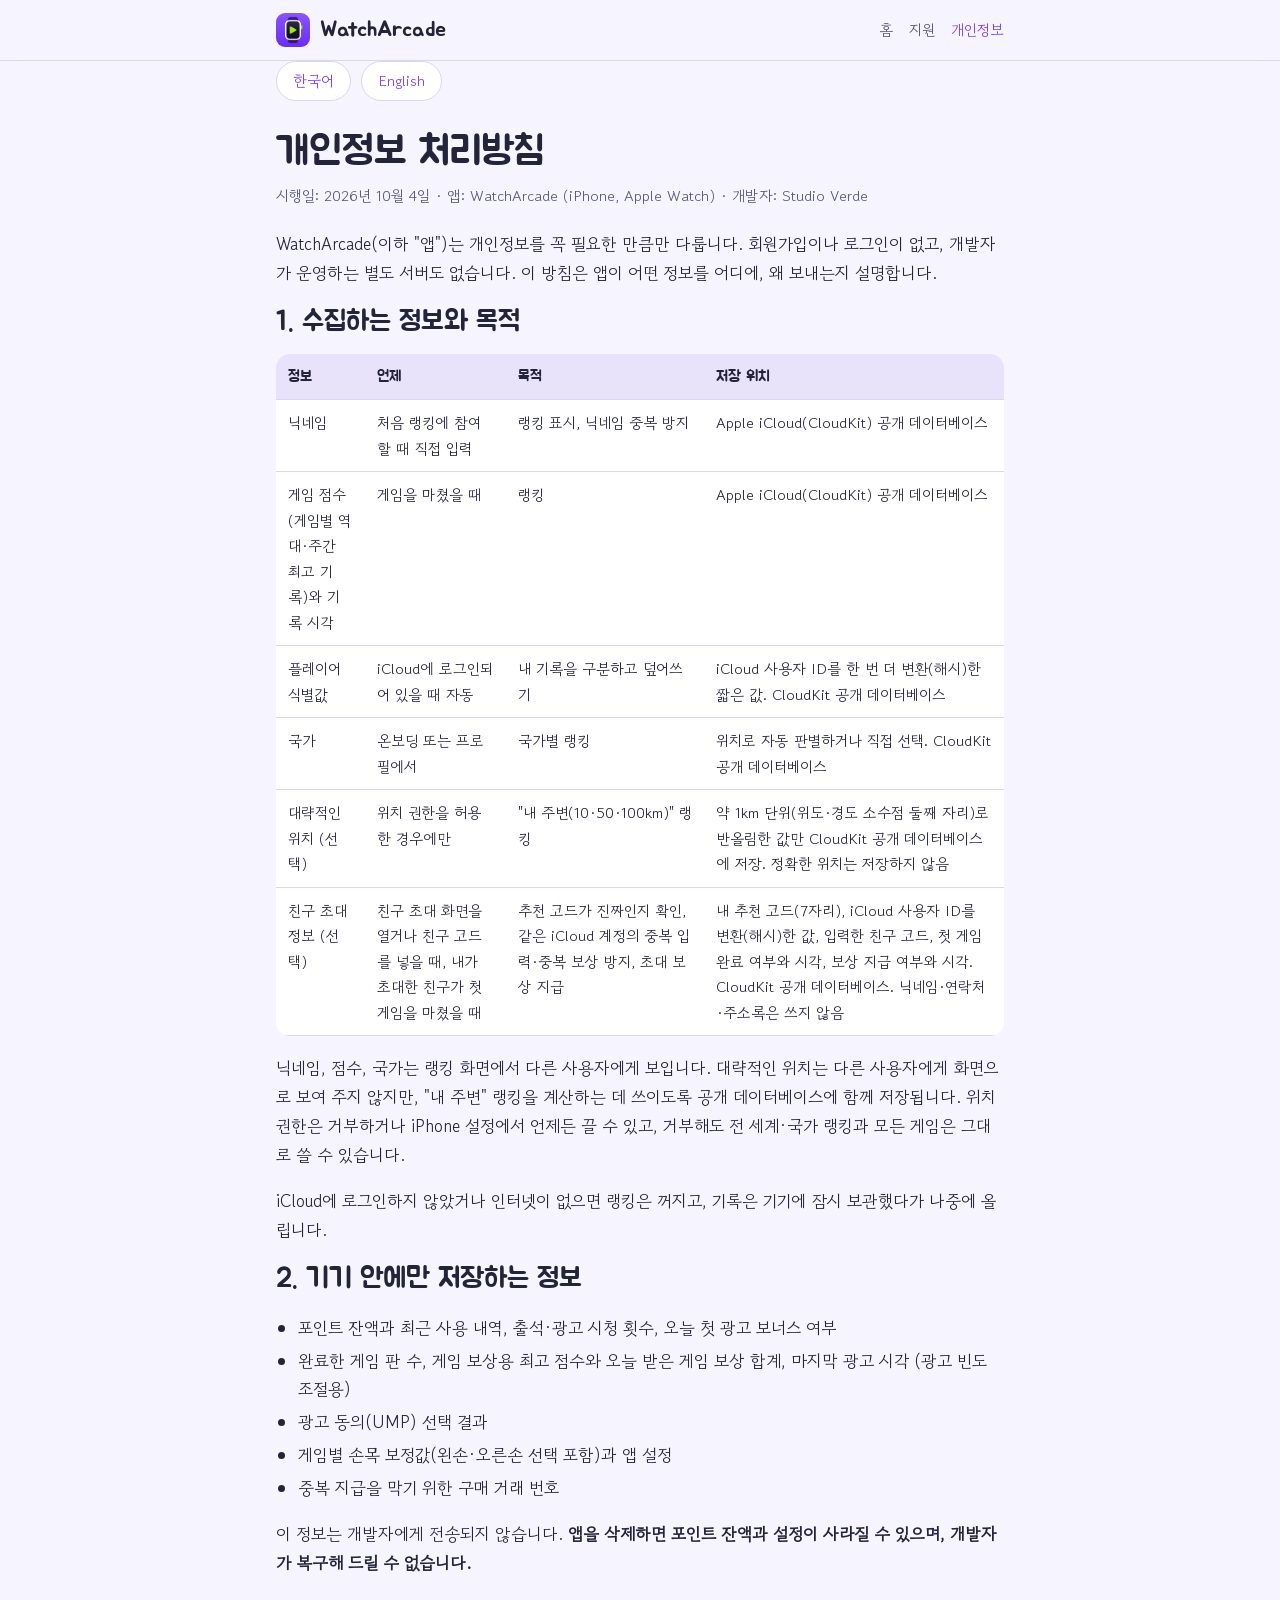
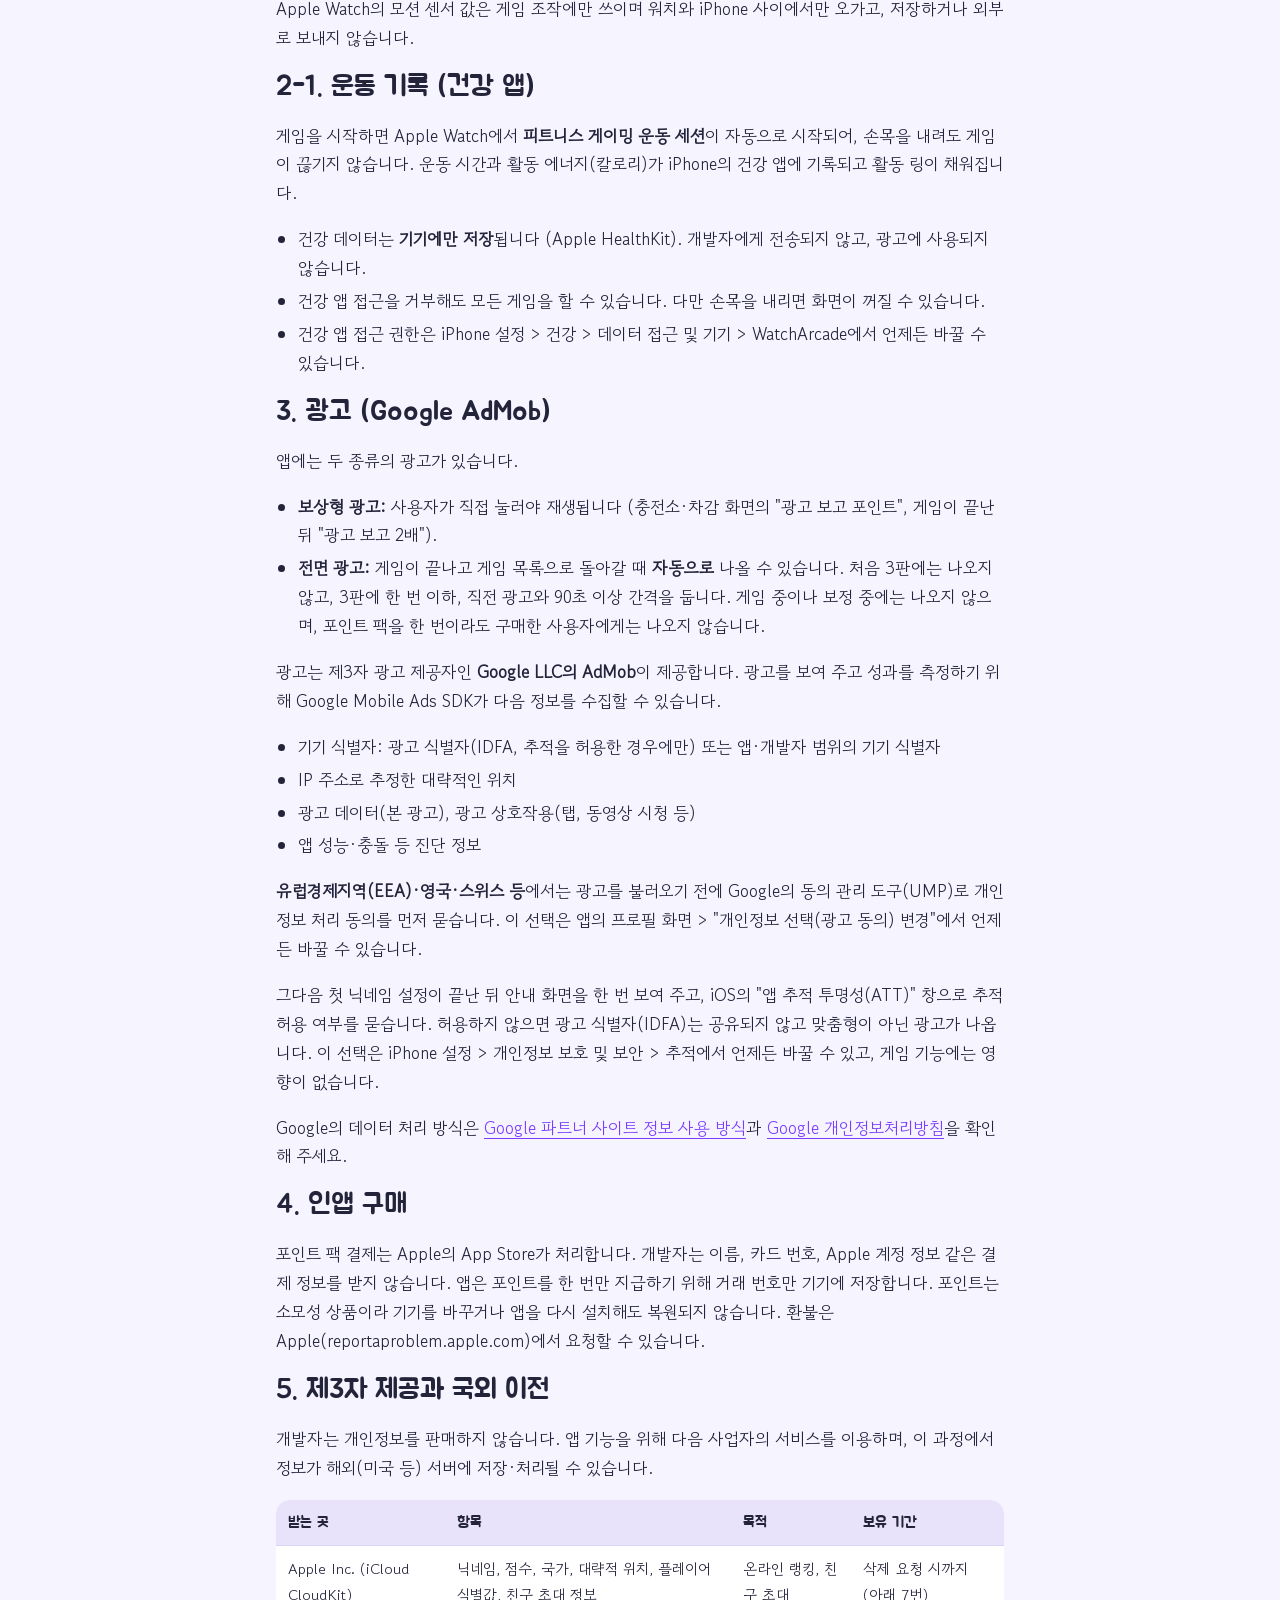
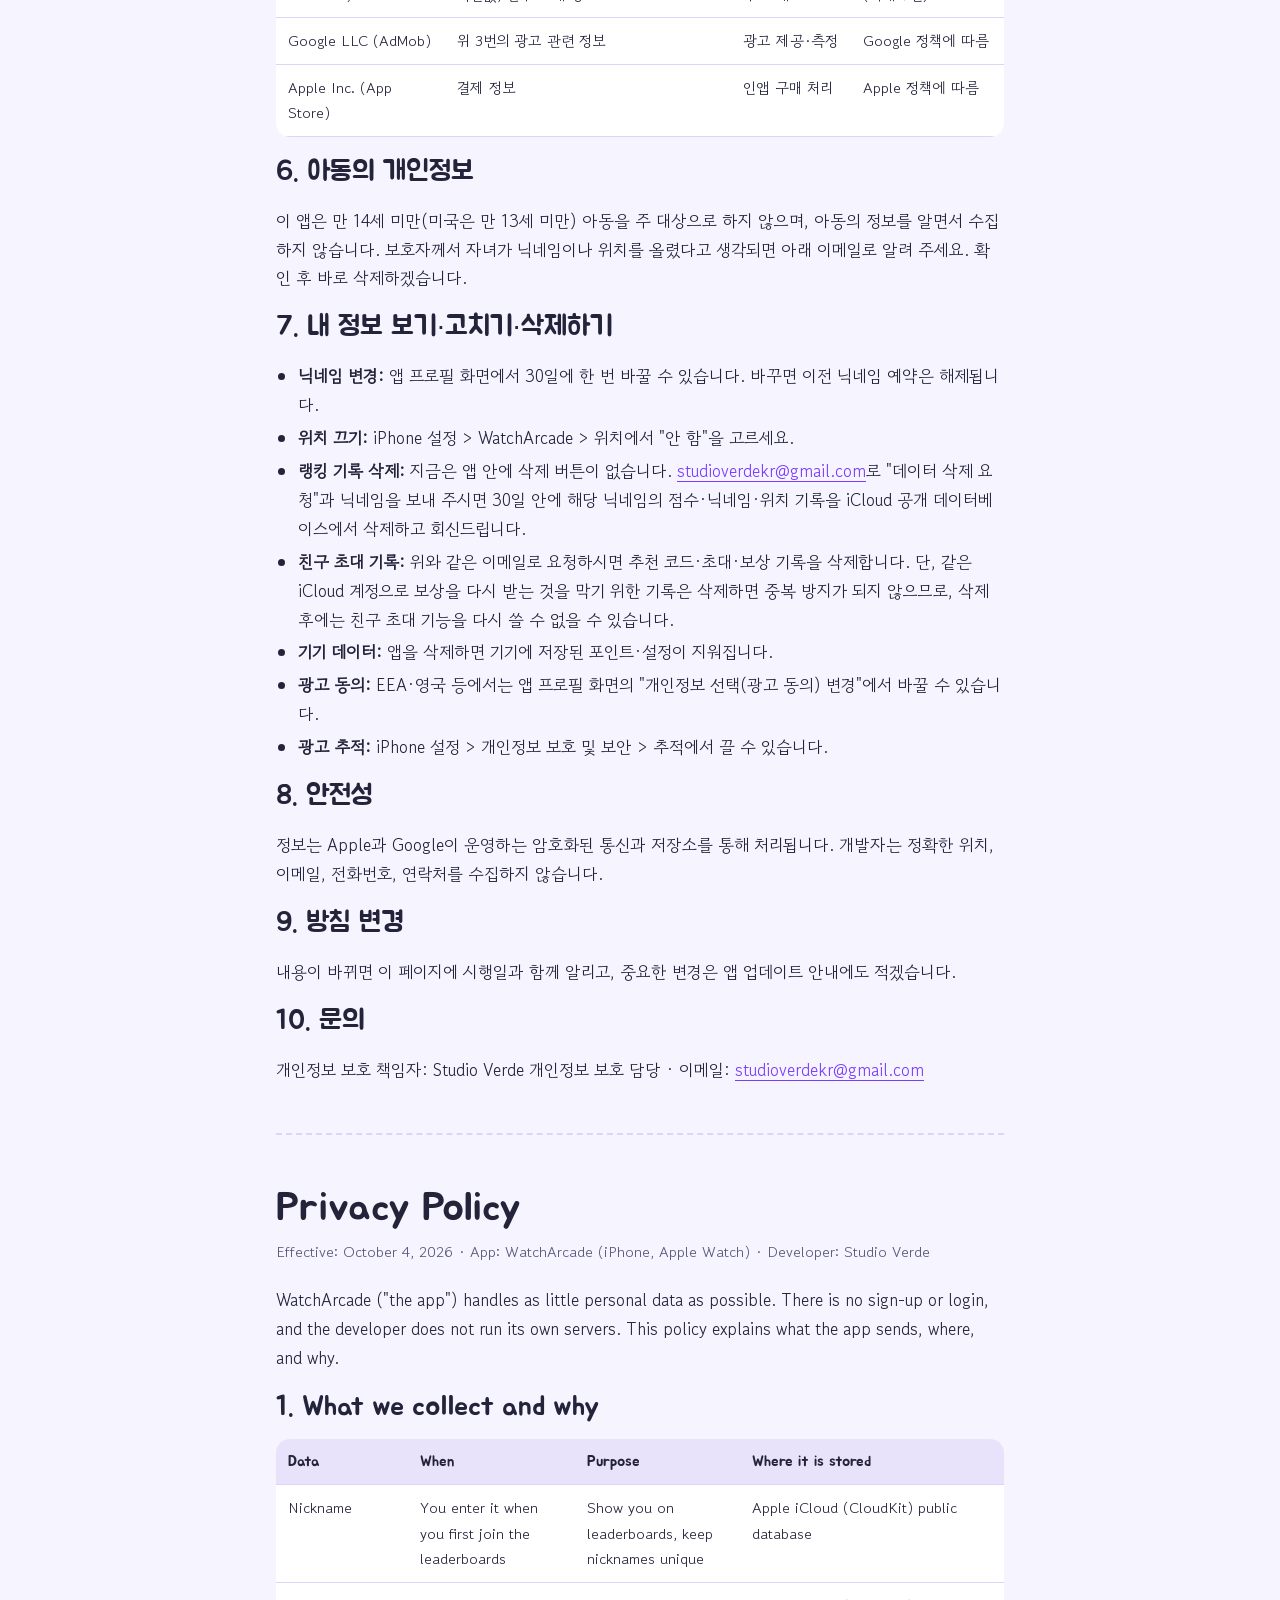
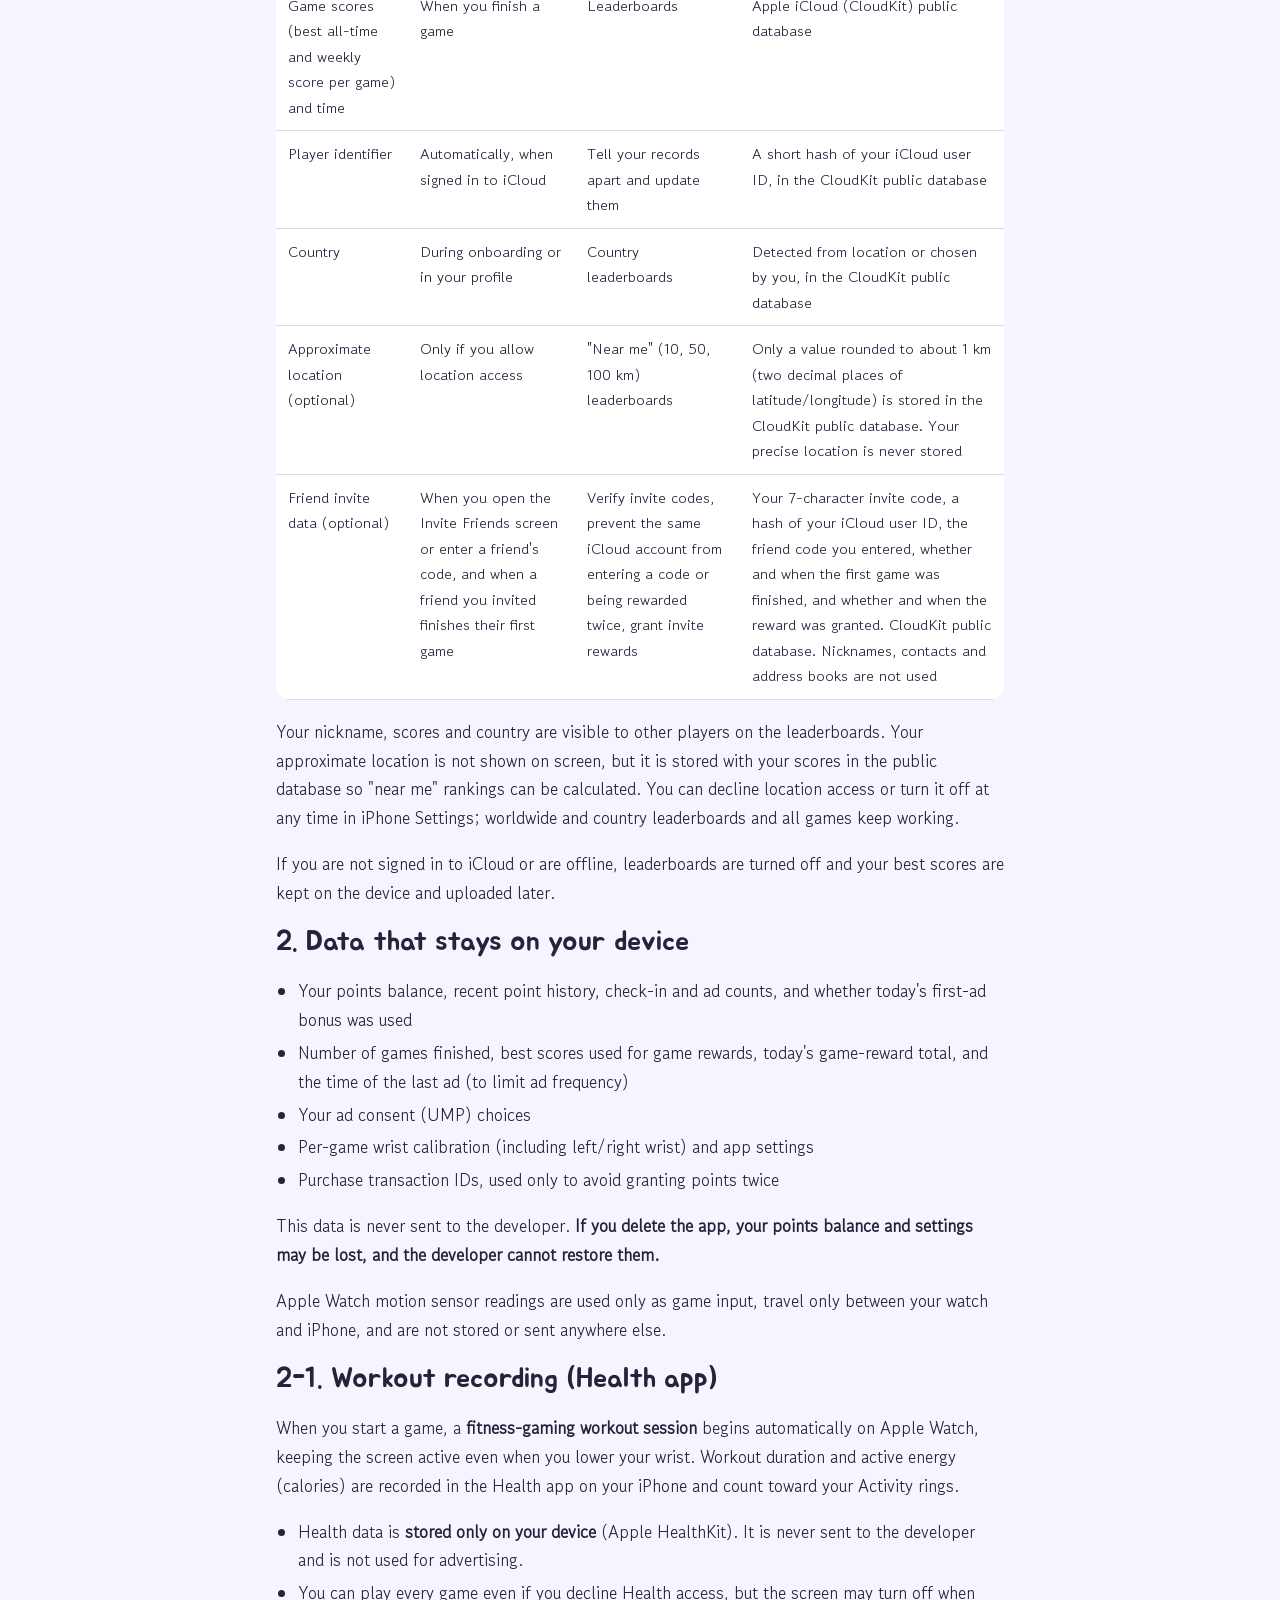
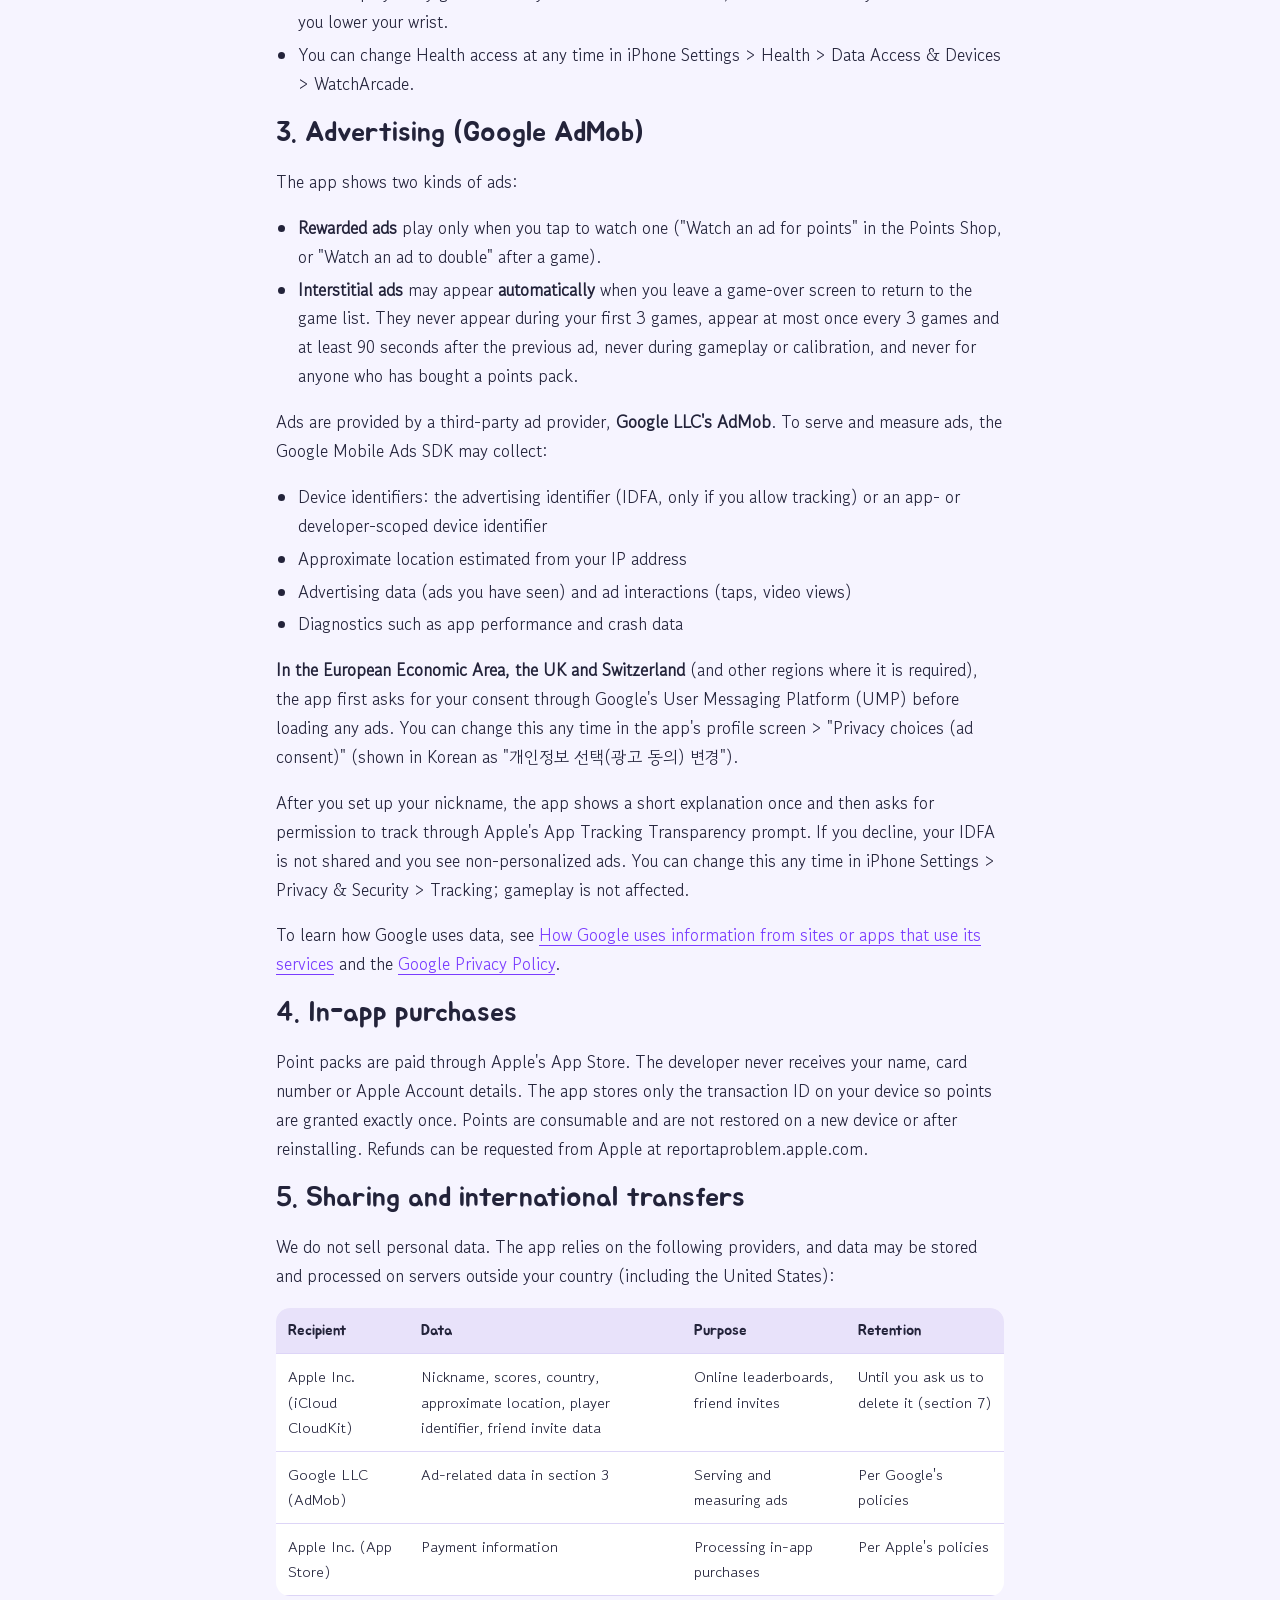
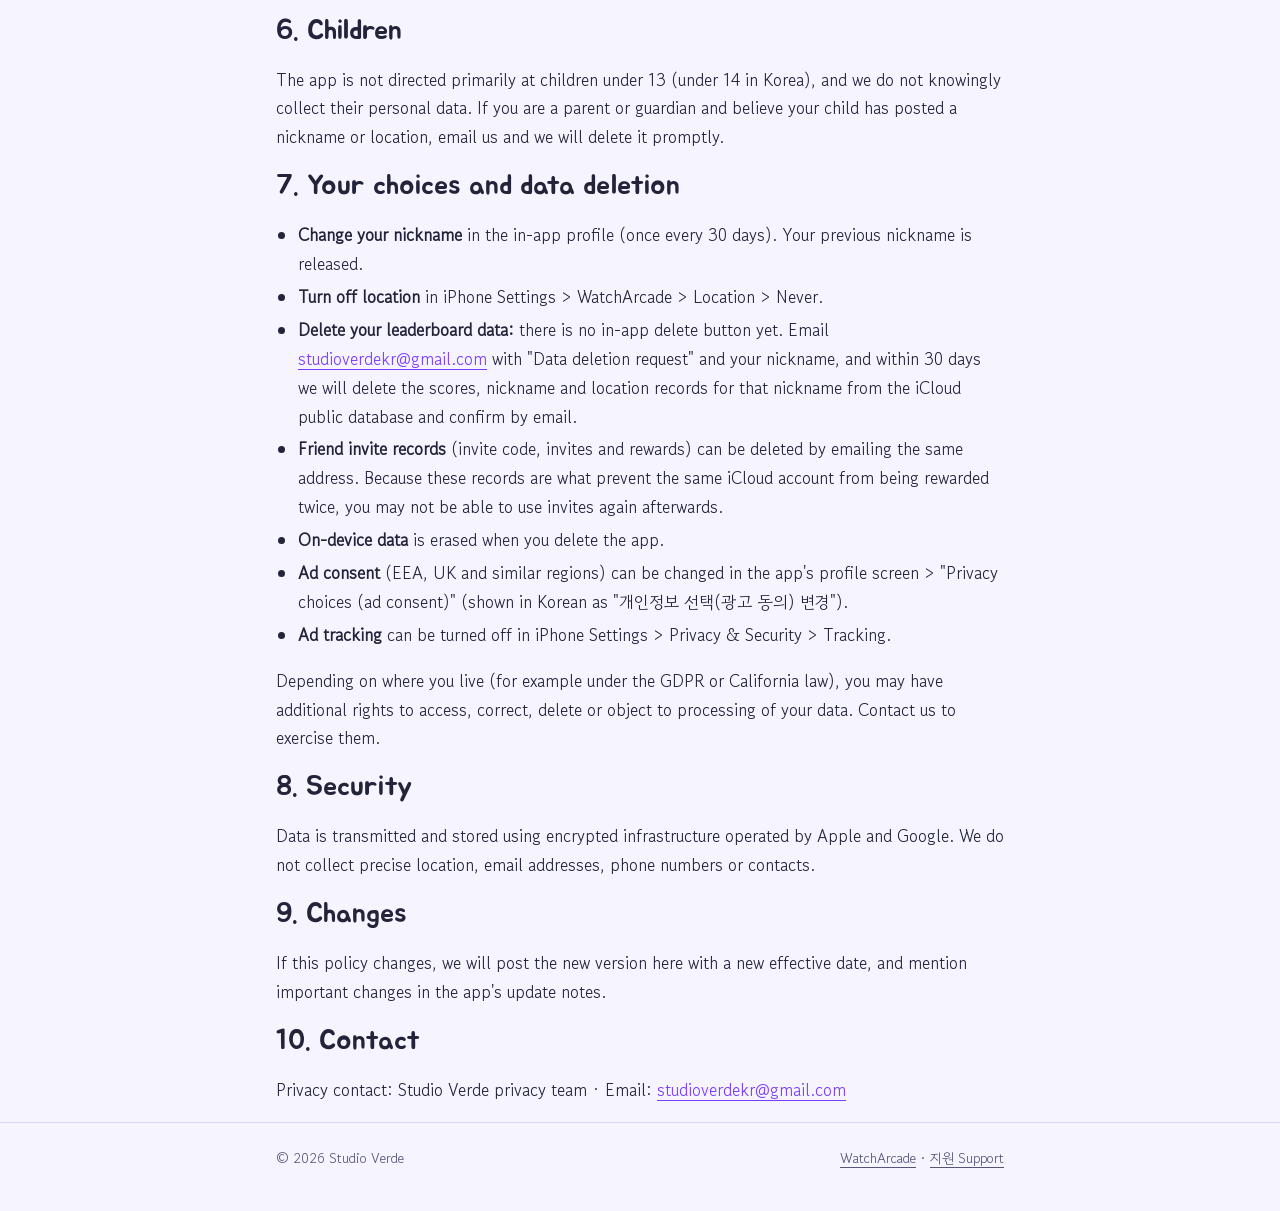
==== commit 5be7c2c7: "개인정보 처리방침: 운동 기록(건강 앱) 항목 추가" ====
--- a/watcharcade/privacy.html
+++ b/watcharcade/privacy.html
@@ -32,7 +32,7 @@
     <!-- ===================== 한국어 ===================== -->
     <article id="ko" lang="ko">
       <h1>개인정보 처리방침</h1>
-      <p class="meta">시행일: 2026년 10월 3일 · 앱: WatchArcade (iPhone, Apple Watch) · 개발자: Studio Verde</p>
+      <p class="meta">시행일: 2026년 10월 4일 · 앱: WatchArcade (iPhone, Apple Watch) · 개발자: Studio Verde</p>
 
       <p>WatchArcade(이하 "앱")는 개인정보를 꼭 필요한 만큼만 다룹니다. 회원가입이나 로그인이 없고, 개발자가 운영하는 별도 서버도 없습니다. 이 방침은 앱이 어떤 정보를 어디에, 왜 보내는지 설명합니다.</p>
 
@@ -63,6 +63,14 @@
       </ul>
       <p>이 정보는 개발자에게 전송되지 않습니다. <strong>앱을 삭제하면 포인트 잔액과 설정이 사라질 수 있으며, 개발자가 복구해 드릴 수 없습니다.</strong></p>
       <p>Apple Watch의 모션 센서 값은 게임 조작에만 쓰이며 워치와 iPhone 사이에서만 오가고, 저장하거나 외부로 보내지 않습니다.</p>
+
+      <h2>2-1. 운동 기록 (건강 앱)</h2>
+      <p>게임을 시작하면 Apple Watch에서 <strong>피트니스 게이밍 운동 세션</strong>이 자동으로 시작되어, 손목을 내려도 게임이 끊기지 않습니다. 운동 시간과 활동 에너지(칼로리)가 iPhone의 건강 앱에 기록되고 활동 링이 채워집니다.</p>
+      <ul>
+        <li>건강 데이터는 <strong>기기에만 저장</strong>됩니다 (Apple HealthKit). 개발자에게 전송되지 않고, 광고에 사용되지 않습니다.</li>
+        <li>건강 앱 접근을 거부해도 모든 게임을 할 수 있습니다. 다만 손목을 내리면 화면이 꺼질 수 있습니다.</li>
+        <li>건강 앱 접근 권한은 iPhone 설정 &gt; 건강 &gt; 데이터 접근 및 기기 &gt; WatchArcade에서 언제든 바꿀 수 있습니다.</li>
+      </ul>
 
       <h2>3. 광고 (Google AdMob)</h2>
       <p>앱에는 두 종류의 광고가 있습니다.</p>
@@ -126,7 +134,7 @@
     <!-- ===================== English ===================== -->
     <article id="en" lang="en">
       <h1>Privacy Policy</h1>
-      <p class="meta">Effective: October 3, 2026 · App: WatchArcade (iPhone, Apple Watch) · Developer: Studio Verde</p>
+      <p class="meta">Effective: October 4, 2026 · App: WatchArcade (iPhone, Apple Watch) · Developer: Studio Verde</p>
 
       <p>WatchArcade ("the app") handles as little personal data as possible. There is no sign-up or login, and the developer does not run its own servers. This policy explains what the app sends, where, and why.</p>
 
@@ -157,6 +165,14 @@
       </ul>
       <p>This data is never sent to the developer. <strong>If you delete the app, your points balance and settings may be lost, and the developer cannot restore them.</strong></p>
       <p>Apple Watch motion sensor readings are used only as game input, travel only between your watch and iPhone, and are not stored or sent anywhere else.</p>
+
+      <h2>2-1. Workout recording (Health app)</h2>
+      <p>When you start a game, a <strong>fitness-gaming workout session</strong> begins automatically on Apple Watch, keeping the screen active even when you lower your wrist. Workout duration and active energy (calories) are recorded in the Health app on your iPhone and count toward your Activity rings.</p>
+      <ul>
+        <li>Health data is <strong>stored only on your device</strong> (Apple HealthKit). It is never sent to the developer and is not used for advertising.</li>
+        <li>You can play every game even if you decline Health access, but the screen may turn off when you lower your wrist.</li>
+        <li>You can change Health access at any time in iPhone Settings &gt; Health &gt; Data Access &amp; Devices &gt; WatchArcade.</li>
+      </ul>
 
       <h2>3. Advertising (Google AdMob)</h2>
       <p>The app shows two kinds of ads:</p>
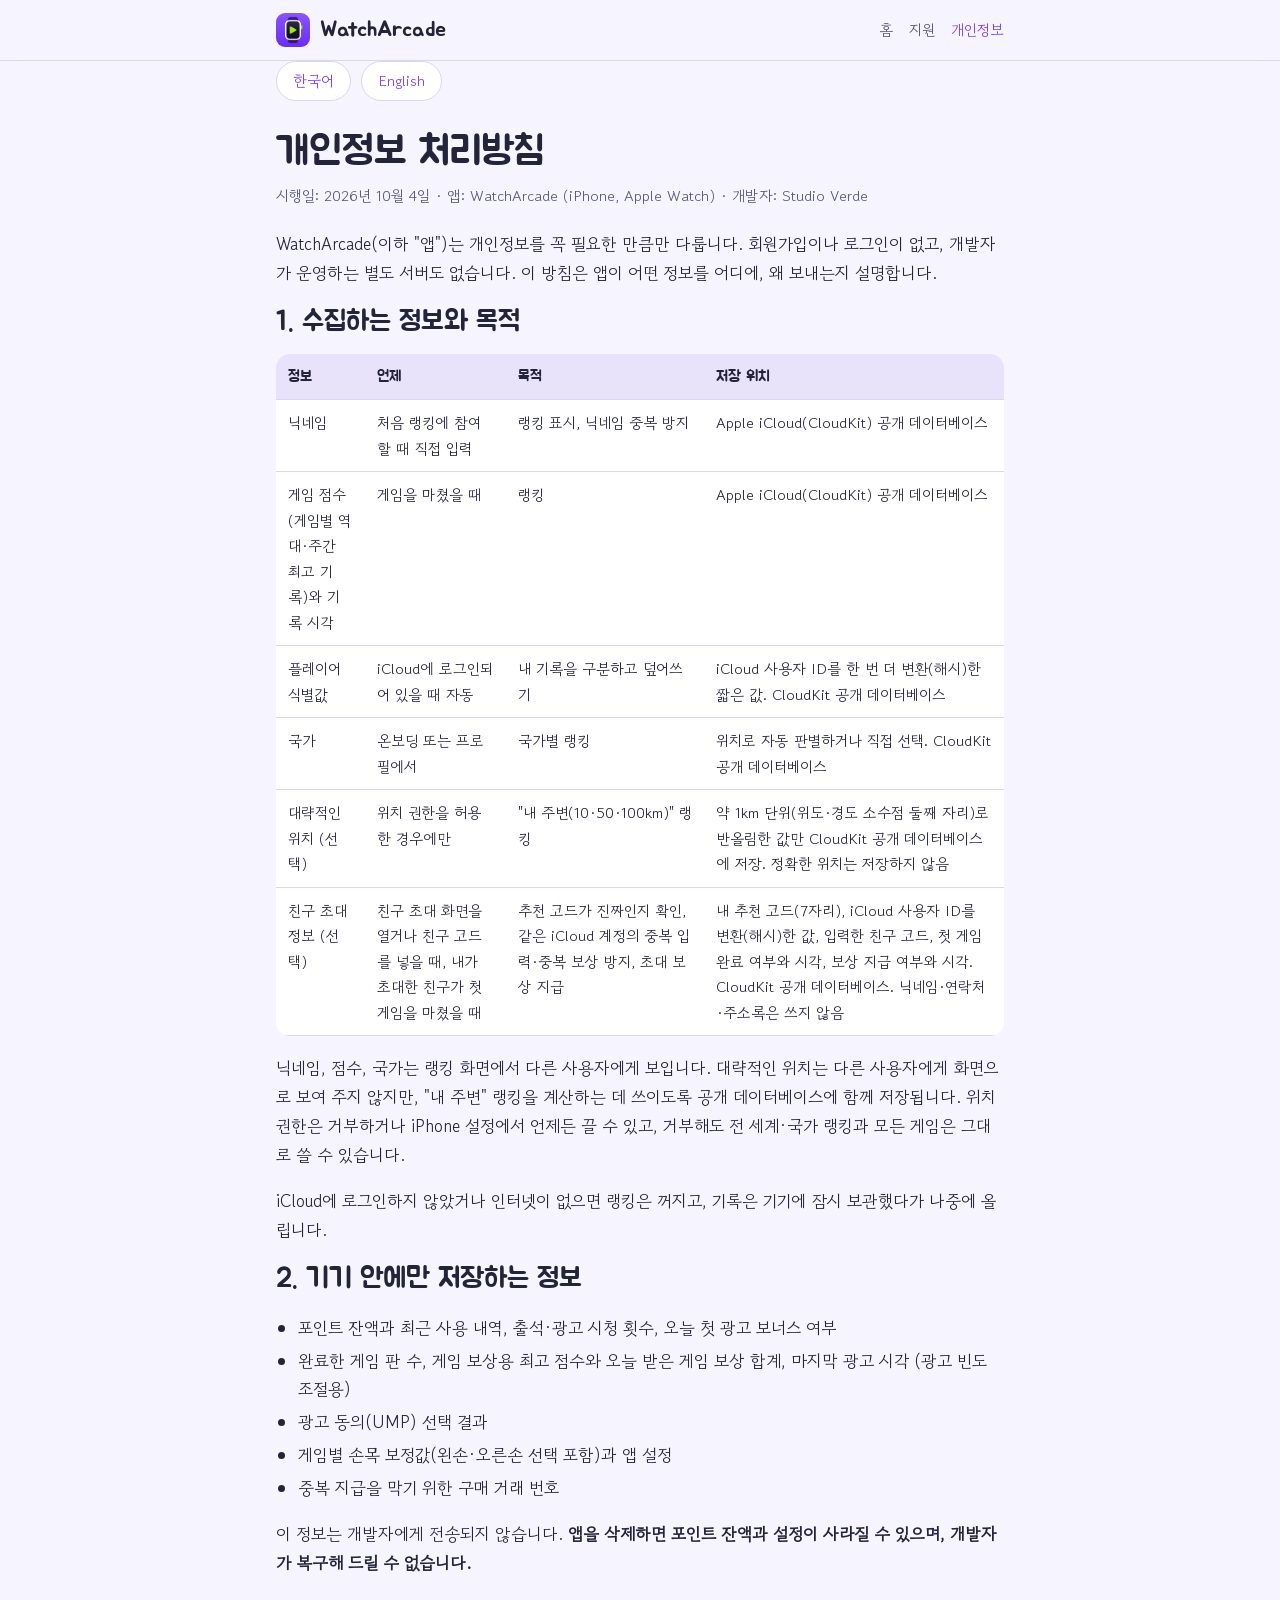
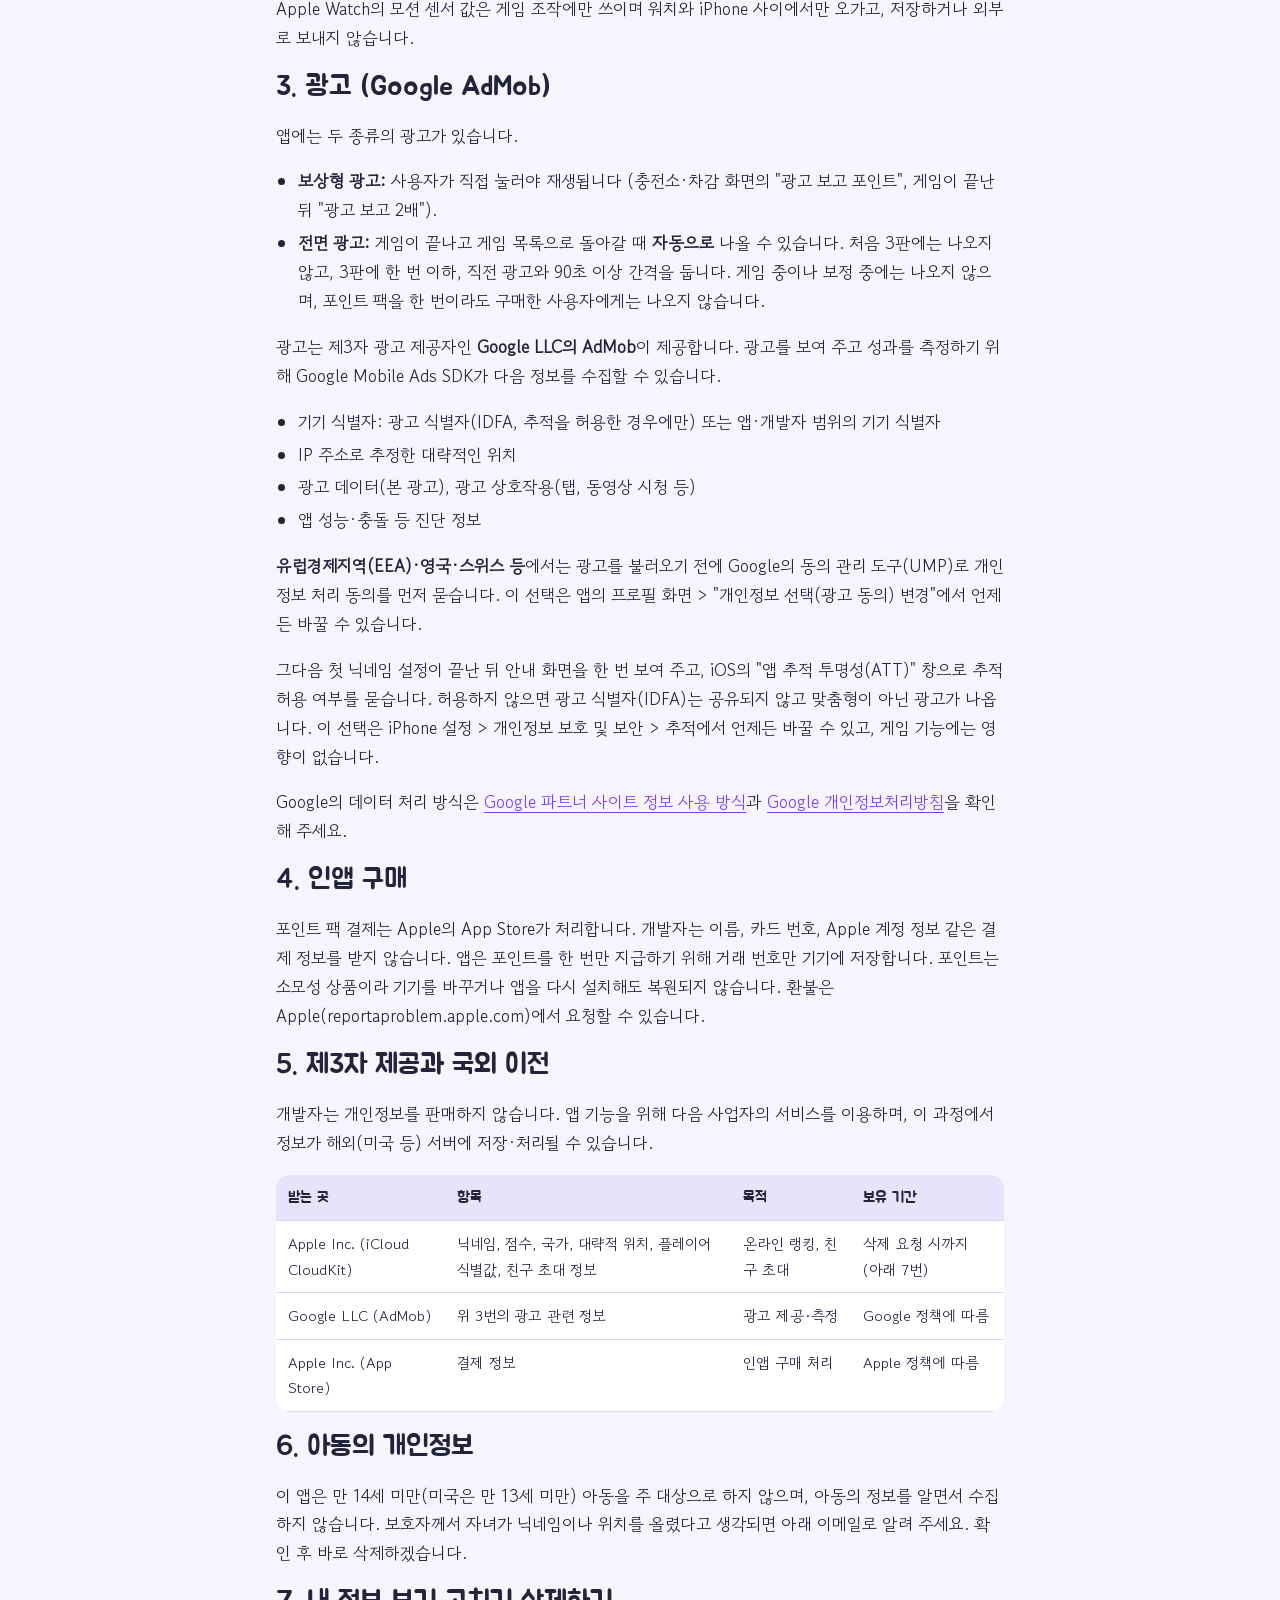
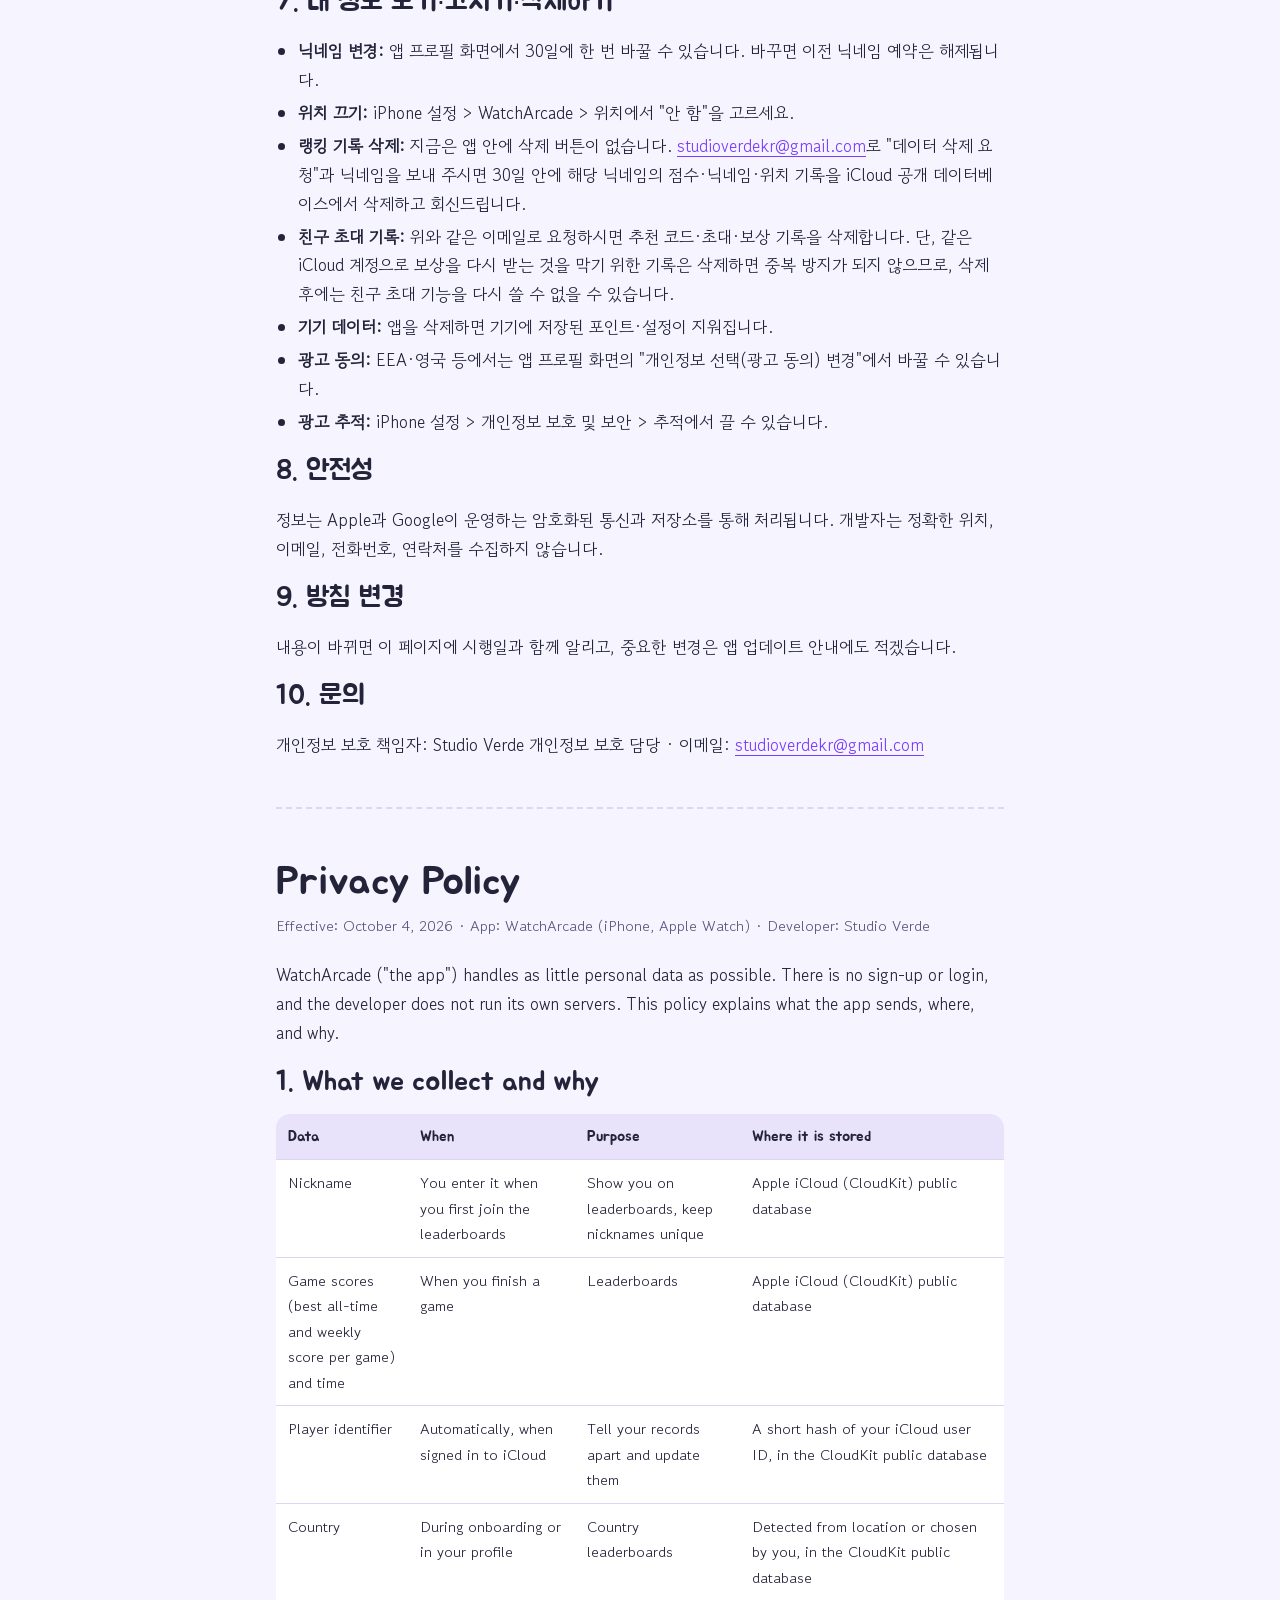
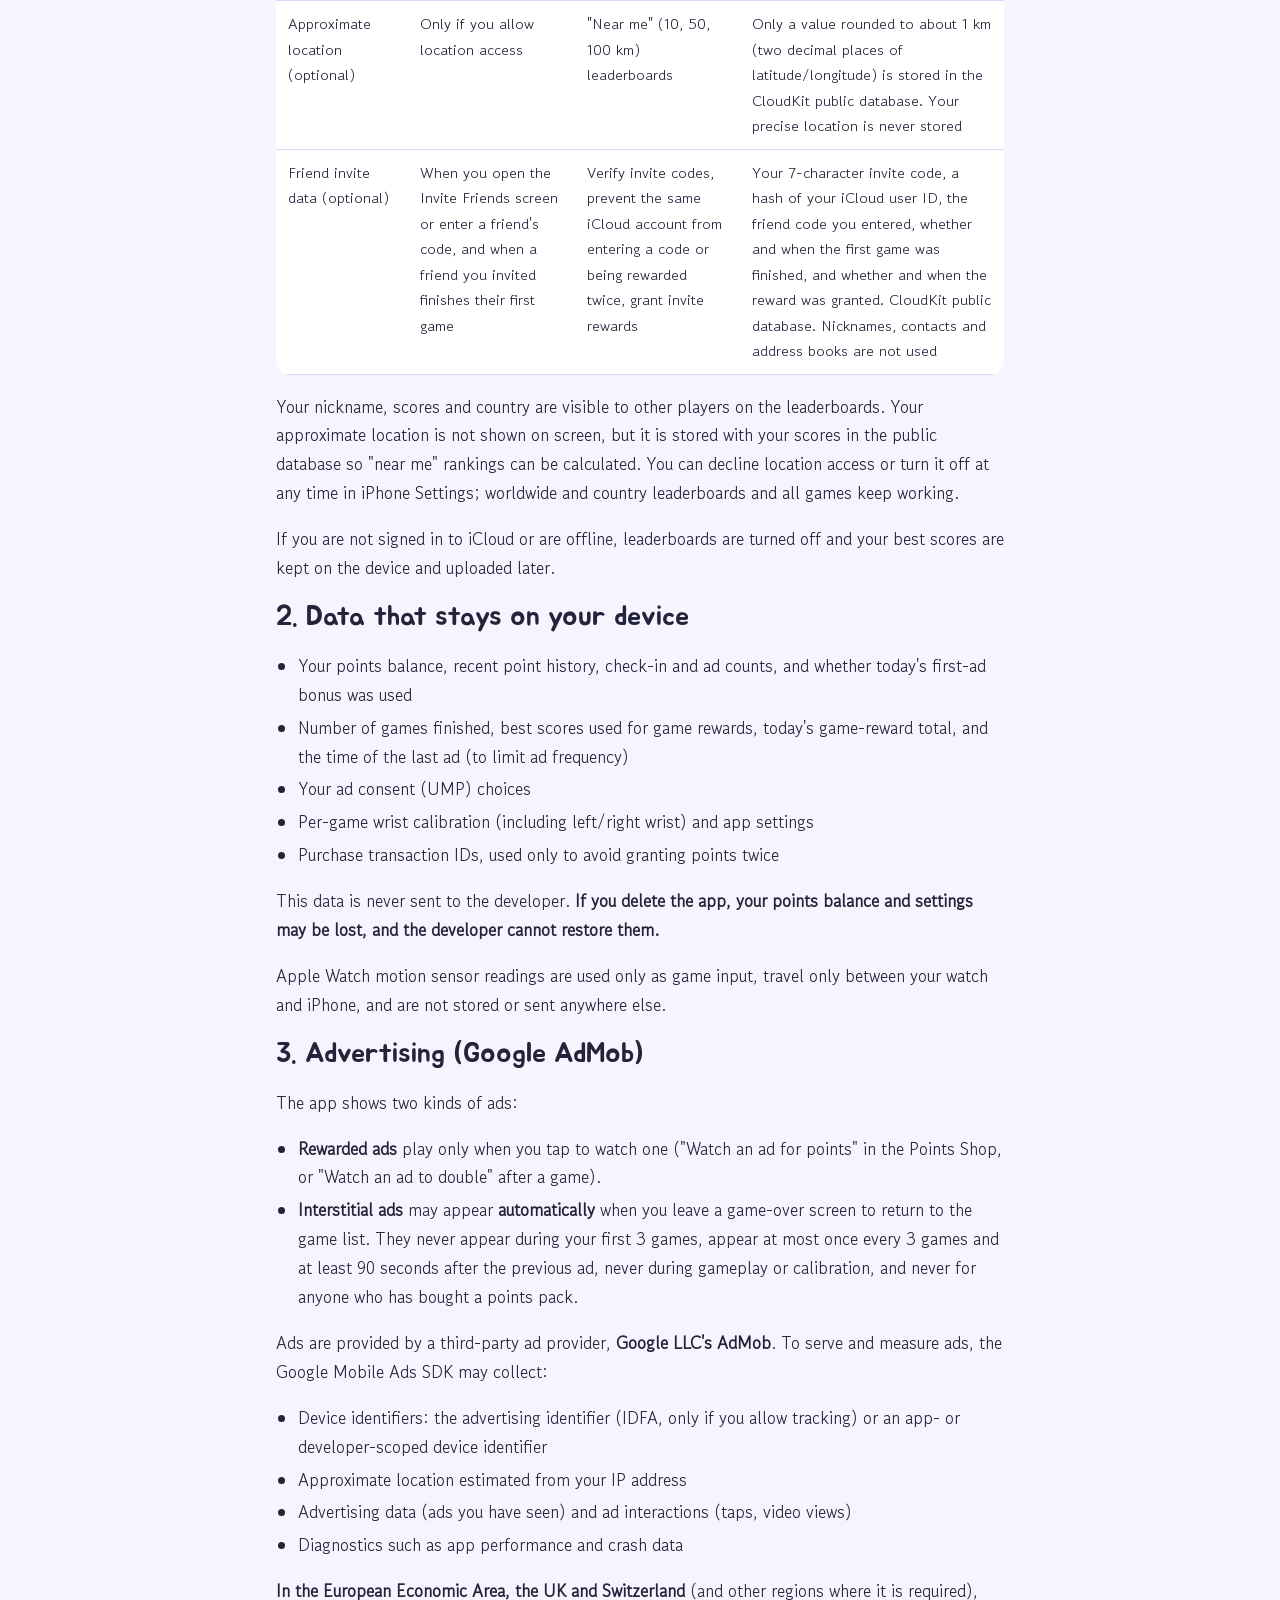
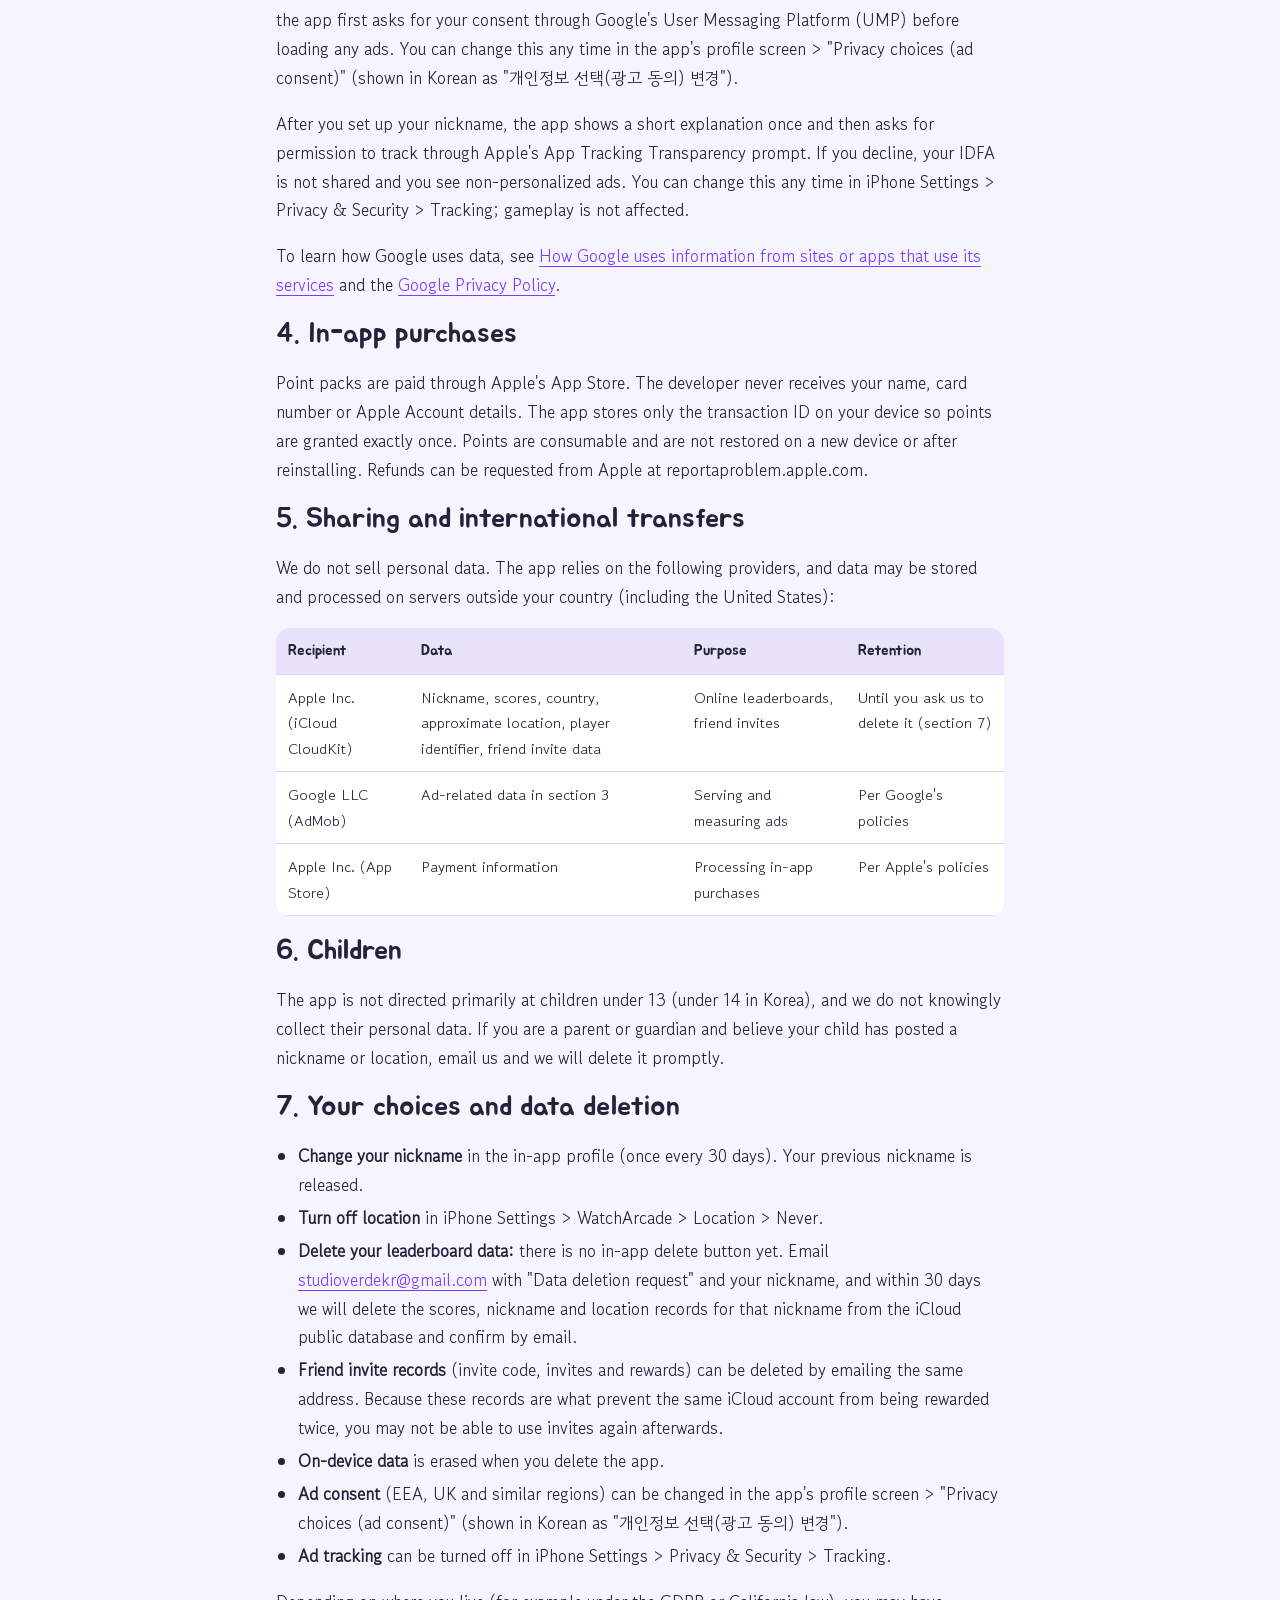
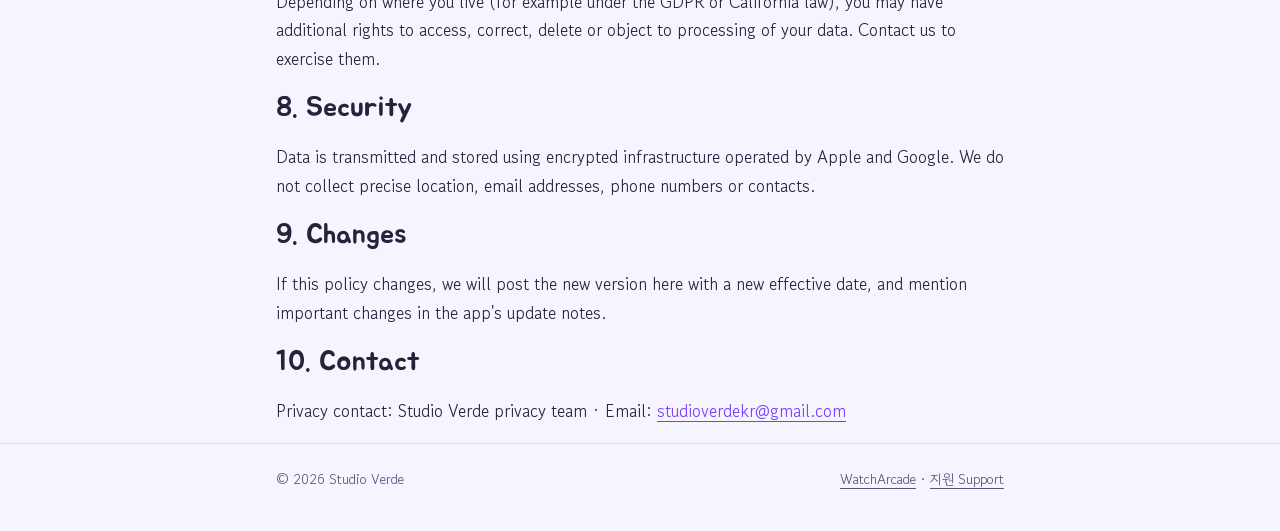
==== commit 51dc3271: "WatchArcade 개인정보 처리방침: HealthKit 운동 기록 항목 삭제 Co-Authored-By: Claude Opus 5.5 <noreply@anthropic.com>" ====
--- a/watcharcade/privacy.html
+++ b/watcharcade/privacy.html
@@ -64,13 +64,6 @@
       <p>이 정보는 개발자에게 전송되지 않습니다. <strong>앱을 삭제하면 포인트 잔액과 설정이 사라질 수 있으며, 개발자가 복구해 드릴 수 없습니다.</strong></p>
       <p>Apple Watch의 모션 센서 값은 게임 조작에만 쓰이며 워치와 iPhone 사이에서만 오가고, 저장하거나 외부로 보내지 않습니다.</p>
 
-      <h2>2-1. 운동 기록 (건강 앱)</h2>
-      <p>게임을 시작하면 Apple Watch에서 <strong>피트니스 게이밍 운동 세션</strong>이 자동으로 시작되어, 손목을 내려도 게임이 끊기지 않습니다. 운동 시간과 활동 에너지(칼로리)가 iPhone의 건강 앱에 기록되고 활동 링이 채워집니다.</p>
-      <ul>
-        <li>건강 데이터는 <strong>기기에만 저장</strong>됩니다 (Apple HealthKit). 개발자에게 전송되지 않고, 광고에 사용되지 않습니다.</li>
-        <li>건강 앱 접근을 거부해도 모든 게임을 할 수 있습니다. 다만 손목을 내리면 화면이 꺼질 수 있습니다.</li>
-        <li>건강 앱 접근 권한은 iPhone 설정 &gt; 건강 &gt; 데이터 접근 및 기기 &gt; WatchArcade에서 언제든 바꿀 수 있습니다.</li>
-      </ul>
 
       <h2>3. 광고 (Google AdMob)</h2>
       <p>앱에는 두 종류의 광고가 있습니다.</p>
@@ -166,13 +159,6 @@
       <p>This data is never sent to the developer. <strong>If you delete the app, your points balance and settings may be lost, and the developer cannot restore them.</strong></p>
       <p>Apple Watch motion sensor readings are used only as game input, travel only between your watch and iPhone, and are not stored or sent anywhere else.</p>
 
-      <h2>2-1. Workout recording (Health app)</h2>
-      <p>When you start a game, a <strong>fitness-gaming workout session</strong> begins automatically on Apple Watch, keeping the screen active even when you lower your wrist. Workout duration and active energy (calories) are recorded in the Health app on your iPhone and count toward your Activity rings.</p>
-      <ul>
-        <li>Health data is <strong>stored only on your device</strong> (Apple HealthKit). It is never sent to the developer and is not used for advertising.</li>
-        <li>You can play every game even if you decline Health access, but the screen may turn off when you lower your wrist.</li>
-        <li>You can change Health access at any time in iPhone Settings &gt; Health &gt; Data Access &amp; Devices &gt; WatchArcade.</li>
-      </ul>
 
       <h2>3. Advertising (Google AdMob)</h2>
       <p>The app shows two kinds of ads:</p>
